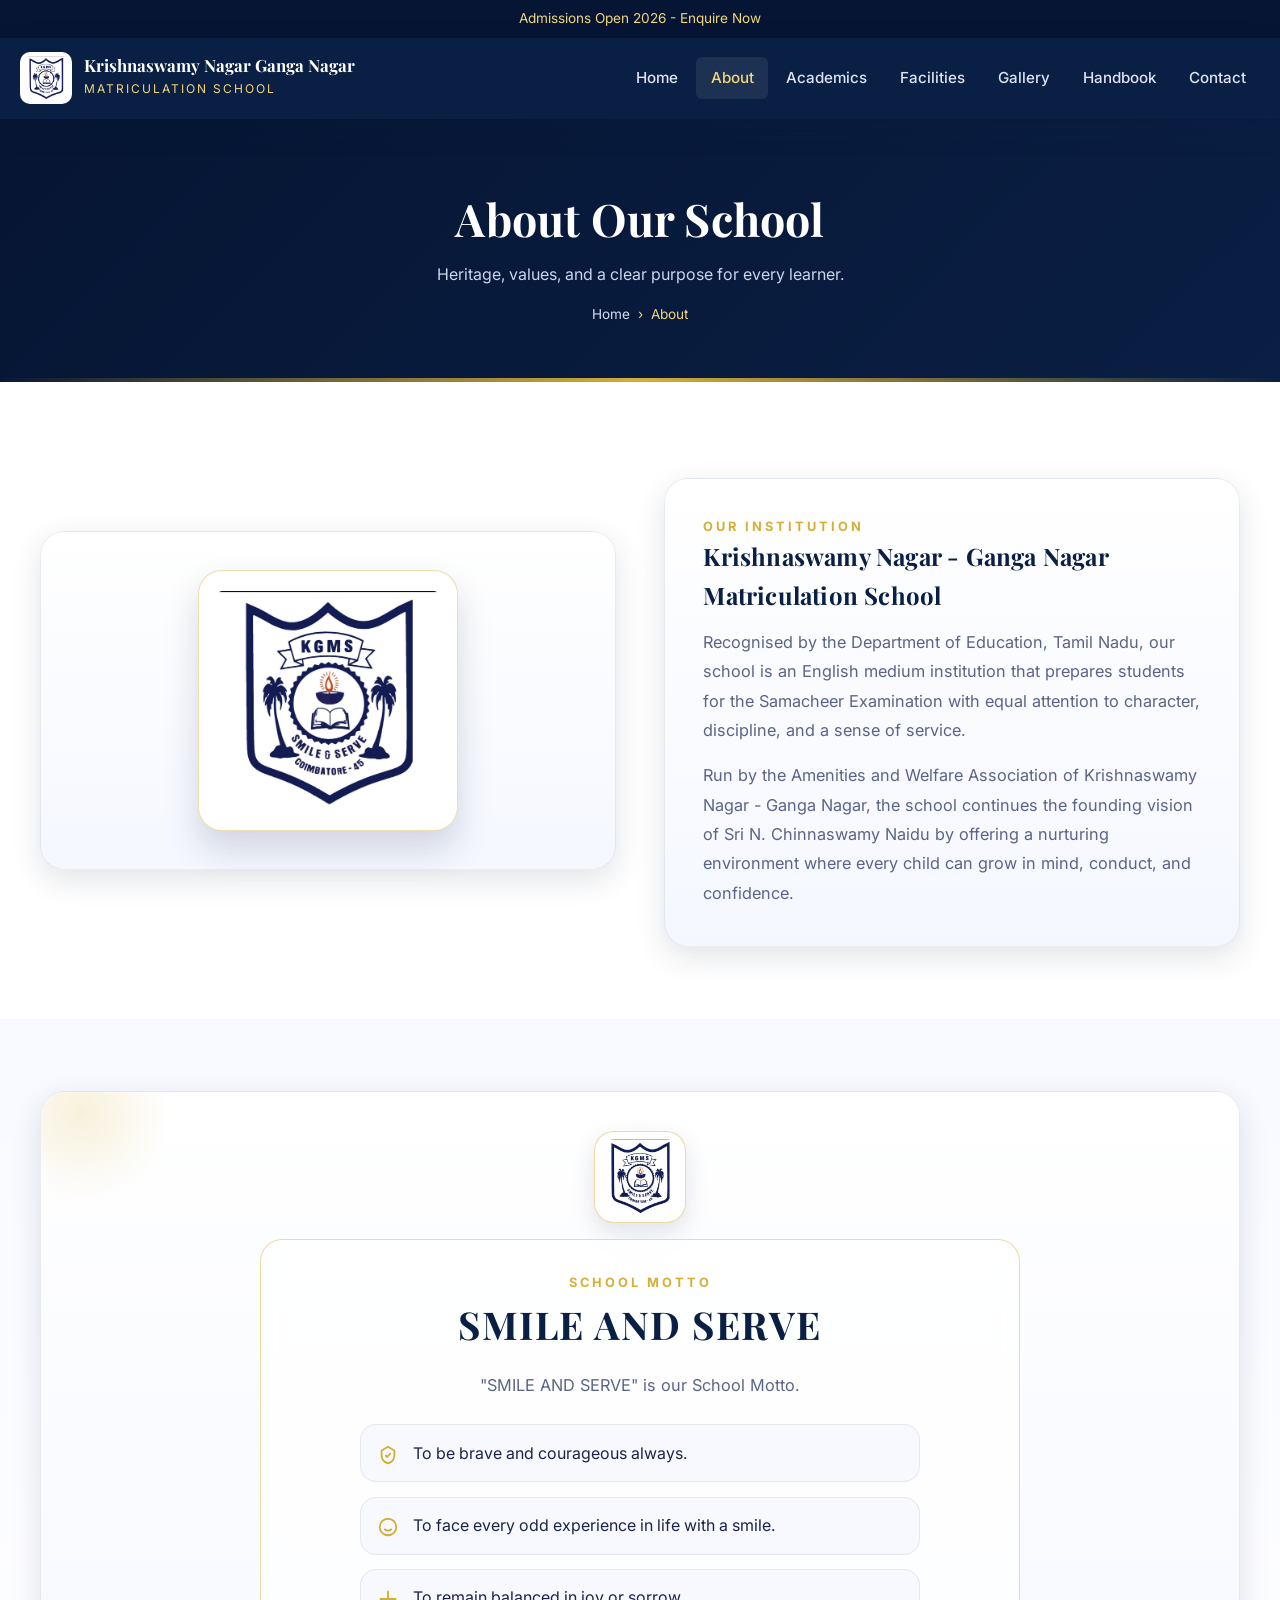
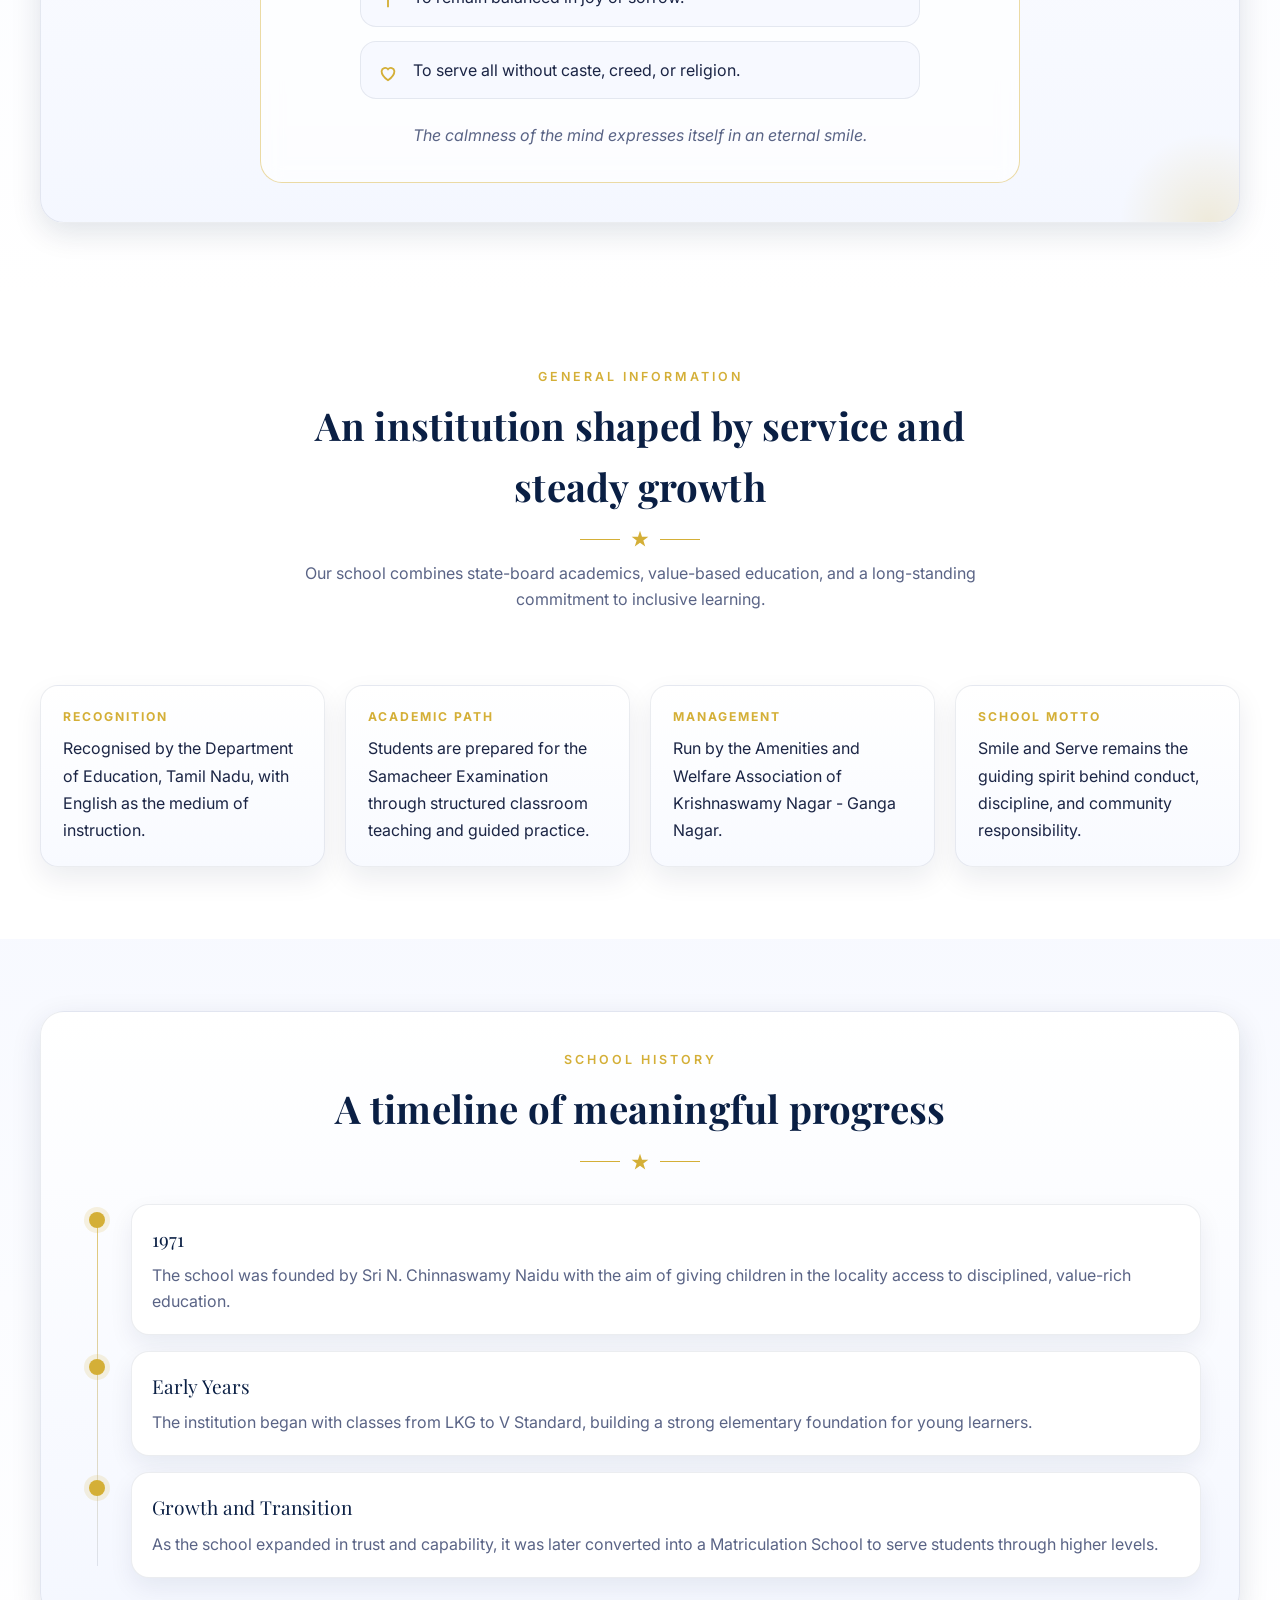
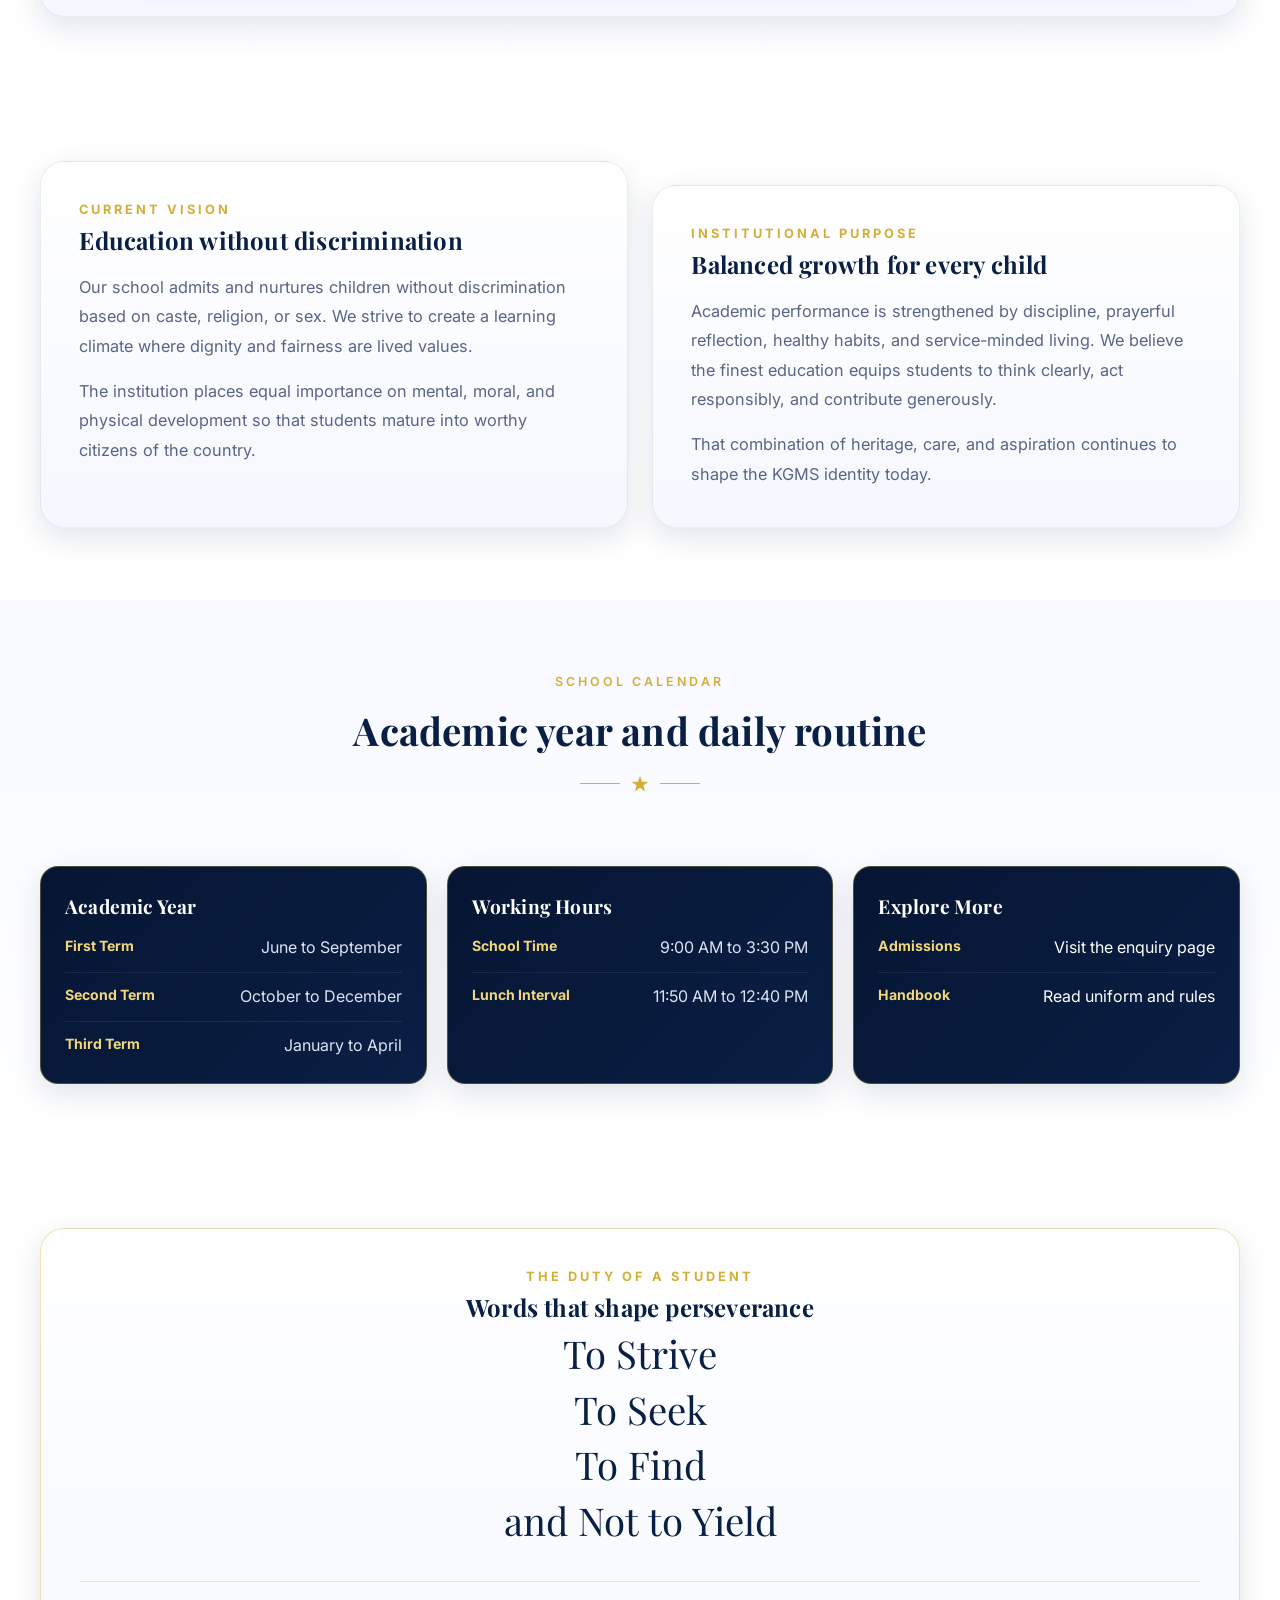
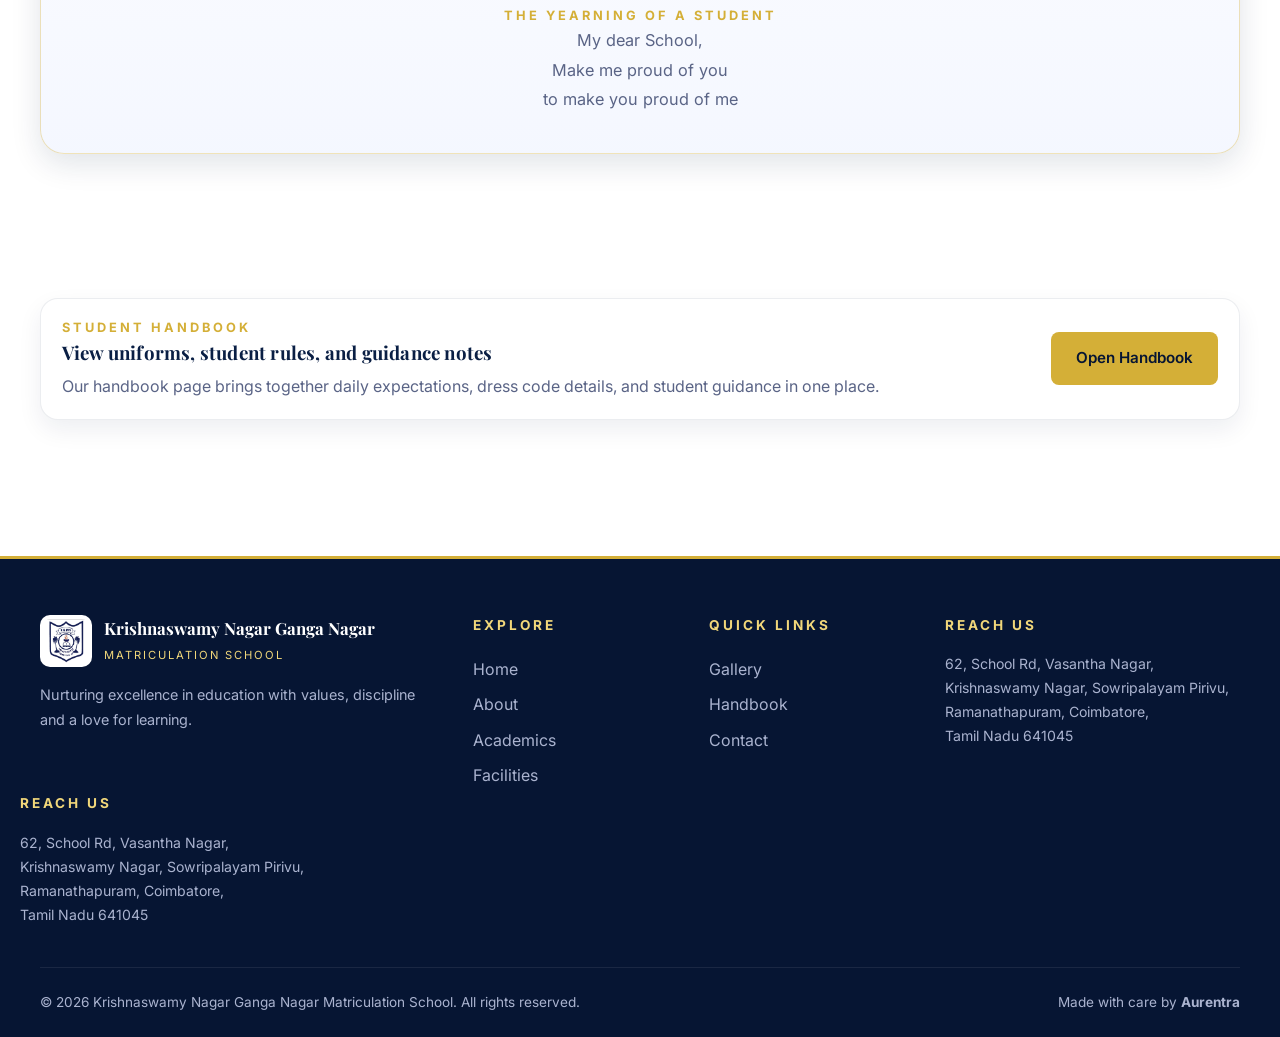
==== about.html @ afc911cb "Pulled the email workload from main" ====
<!DOCTYPE html>
<html lang="en">

<head>
  <meta charset="UTF-8" />
  <meta name="viewport" content="width=device-width,initial-scale=1" />
  <title>About Us | Krishnaswamy Nagar Ganga Nagar Matriculation School</title>
  <meta name="description"
    content="Learn about the heritage, motto, vision, and institutional values of Krishnaswamy Nagar Ganga Nagar Matriculation School." />
  <link rel="preconnect" href="https://fonts.googleapis.com">
  <link rel="preconnect" href="https://fonts.gstatic.com" crossorigin>
  <link
    href="https://fonts.googleapis.com/css2?family=Inter:wght@400;500;600;700&family=Playfair+Display:wght@600;700;800&display=swap"
    rel="stylesheet">
  <link rel="stylesheet" href="styles.css" />
</head>

<body>
  <div class="scroll-progress"></div>
  <div class="topbar">
    <a href="contact.html">Admissions Open 2026 - Enquire Now</a>
  </div>
  <header class="nav">
    <div class="nav-inner">
      <a class="brand" href="index.html">
        <img src="KGMS/KGMS Logo.jpeg" alt="KGMS Logo" class="footer-logo">
        <span class="brand-text"><strong>Krishnaswamy Nagar Ganga Nagar</strong><span>Matriculation School</span></span>
      </a>
      <button class="menu-toggle" aria-label="Open menu">
        <svg width="24" height="24" viewBox="0 0 24 24" fill="none" stroke="currentColor" stroke-width="2.5"
          stroke-linecap="round" stroke-linejoin="round">
          <line x1="3" y1="6" x2="21" y2="6" class="line-1"></line>
          <line x1="3" y1="12" x2="21" y2="12" class="line-2"></line>
          <line x1="3" y1="18" x2="21" y2="18" class="line-3"></line>
        </svg>
      </button>
      <nav class="menu" id="m">
        <a href="index.html">Home</a>
        <a href="about.html" class="active">About</a>
        <a href="academics.html">Academics</a>
        <a href="facilities.html">Facilities</a>
        <a href="gallery.html">Gallery</a>
        <a href="events.html">Handbook</a>
        <a href="contact.html">Contact</a>
      </nav>
    </div>
  </header>

  <section class="page-head">
    <h1>About Our School</h1>
    <p>Heritage, values, and a clear purpose for every learner.</p>
    <div class="crumbs"><a href="index.html">Home</a> &nbsp;&rsaquo;&nbsp; About</div>
  </section>

  <main>
    <section class="reveal">
      <div class="container">
        <div class="split">
          <div class="section-shell" style="text-align:center">
            <img src="KGMS/KGMS Logo.jpeg" alt="School emblem of Krishnaswamy Nagar Ganga Nagar Matriculation School"
              class="crest-logo">
          </div>
          <div class="section-shell heritage-copy">
            <div class="eyebrow-note">Our Institution</div>
            <h2>Krishnaswamy Nagar - Ganga Nagar Matriculation School</h2>
            <p class="lead-copy">Recognised by the Department of Education, Tamil Nadu, our school is an English medium
              institution that prepares students for the Samacheer Examination with equal attention to character,
              discipline, and a sense of service.</p>
            <p class="lead-copy">Run by the Amenities and Welfare Association of Krishnaswamy Nagar - Ganga Nagar, the
              school continues the founding vision of Sri N. Chinnaswamy Naidu by offering a nurturing environment where
              every child can grow in mind, conduct, and confidence.</p>
          </div>
        </div>
      </div>
    </section>

    <section class="section-tint reveal">
      <div class="container">
        <div class="section-shell motto-panel">
          <img src="KGMS/KGMS Logo.jpeg" alt="KGMS School emblem" class="motto-emblem">
          <div class="motto-frame">
            <div class="eyebrow-note">School Motto</div>
            <h2 class="motto-statement">SMILE AND SERVE</h2>
            <p class="lead-copy" style="max-width:600px;margin:1rem auto 0">"SMILE AND SERVE" is our School Motto.</p>
            <ul class="motto-list">
              <li>
                <svg width="22" height="22" viewBox="0 0 24 24" fill="none" stroke="currentColor" stroke-width="2">
                  <path d="M12 3l7 4v5c0 5-3 8-7 9-4-1-7-4-7-9V7z" />
                  <path d="M9 12l2 2 4-4" />
                </svg>
                <span>To be brave and courageous always.</span>
              </li>
              <li>
                <svg width="22" height="22" viewBox="0 0 24 24" fill="none" stroke="currentColor" stroke-width="2">
                  <circle cx="12" cy="12" r="9" />
                  <path d="M8 14s1.5 2 4 2 4-2 4-2M9 10h.01M15 10h.01" />
                </svg>
                <span>To face every odd experience in life with a smile.</span>
              </li>
              <li>
                <svg width="22" height="22" viewBox="0 0 24 24" fill="none" stroke="currentColor" stroke-width="2">
                  <path d="M12 3v18M3 12h18" />
                </svg>
                <span>To remain balanced in joy or sorrow.</span>
              </li>
              <li>
                <svg width="22" height="22" viewBox="0 0 24 24" fill="none" stroke="currentColor" stroke-width="2">
                  <path d="M12 21s-7-4.5-7-10a4 4 0 017-2 4 4 0 017 2c0 5.5-7 10-7 10z" />
                </svg>
                <span>To serve all without caste, creed, or religion.</span>
              </li>
            </ul>
            <p class="motto-closing">The calmness of the mind expresses itself in an eternal smile.</p>
          </div>
        </div>
      </div>
    </section>

    <section class="reveal">
      <div class="container content-stack">
        <div class="section-head">
          <div class="kicker">General Information</div>
          <h2>An institution shaped by service and steady growth</h2>
          <div class="divider"><span class="line"></span><svg width="20" height="20" viewBox="0 0 24 24" fill="#d4af37">
              <path d="M12 2l2.4 7.4H22l-6 4.4 2.3 7.2L12 16.6 5.7 21l2.3-7.2-6-4.4h7.6z" />
            </svg><span class="line"></span></div>
          <p>Our school combines state-board academics, value-based education, and a long-standing commitment to
            inclusive learning.</p>
        </div>

        <div class="info-grid">
          <article class="fact-card">
            <strong>Recognition</strong>
            <p>Recognised by the Department of Education, Tamil Nadu, with English as the medium of instruction.</p>
          </article>
          <article class="fact-card">
            <strong>Academic Path</strong>
            <p>Students are prepared for the Samacheer Examination through structured classroom teaching and guided
              practice.</p>
          </article>
          <article class="fact-card">
            <strong>Management</strong>
            <p>Run by the Amenities and Welfare Association of Krishnaswamy Nagar - Ganga Nagar.</p>
          </article>
          <article class="fact-card">
            <strong>School Motto</strong>
            <p>Smile and Serve remains the guiding spirit behind conduct, discipline, and community responsibility.</p>
          </article>
        </div>
      </div>
    </section>

    <section class="section-tint reveal">
      <div class="container">
        <div class="section-shell">
          <div class="section-head" style="margin-bottom:2rem">
            <div class="kicker">School History</div>
            <h2>A timeline of meaningful progress</h2>
            <div class="divider"><span class="line"></span><svg width="20" height="20" viewBox="0 0 24 24"
                fill="#d4af37">
                <path d="M12 2l2.4 7.4H22l-6 4.4 2.3 7.2L12 16.6 5.7 21l2.3-7.2-6-4.4h7.6z" />
              </svg><span class="line"></span></div>
          </div>
          <div class="timeline">
            <div class="timeline-item">
              <article class="timeline-card">
                <span class="timeline-year">1971</span>
                <p>The school was founded by Sri N. Chinnaswamy Naidu with the aim of giving children in the locality
                  access to disciplined, value-rich education.</p>
              </article>
            </div>
            <div class="timeline-item">
              <article class="timeline-card">
                <span class="timeline-year">Early Years</span>
                <p>The institution began with classes from LKG to V Standard, building a strong elementary foundation
                  for young learners.</p>
              </article>
            </div>
            <div class="timeline-item">
              <article class="timeline-card">
                <span class="timeline-year">Growth and Transition</span>
                <p>As the school expanded in trust and capability, it was later converted into a Matriculation School to
                  serve students through higher levels.</p>
              </article>
            </div>
          </div>
        </div>
      </div>
    </section>

    <section class="reveal">
      <div class="container">
        <div class="grid grid-2">
          <article class="section-shell heritage-copy">
            <div class="eyebrow-note">Current Vision</div>
            <h2>Education without discrimination</h2>
            <p class="lead-copy">Our school admits and nurtures children without discrimination based on caste,
              religion, or sex. We strive to create a learning climate where dignity and fairness are lived values.</p>
            <p class="lead-copy">The institution places equal importance on mental, moral, and physical development so
              that students mature into worthy citizens of the country.</p>
          </article>
          <article class="section-shell heritage-copy">
            <div class="eyebrow-note">Institutional Purpose</div>
            <h2>Balanced growth for every child</h2>
            <p class="lead-copy">Academic performance is strengthened by discipline, prayerful reflection, healthy
              habits, and service-minded living. We believe the finest education equips students to think clearly, act
              responsibly, and contribute generously.</p>
            <p class="lead-copy">That combination of heritage, care, and aspiration continues to shape the KGMS identity
              today.</p>
          </article>
        </div>
      </div>
    </section>

    <section class="section-tint reveal">
      <div class="container content-stack">
        <div class="section-head">
          <div class="kicker">School Calendar</div>
          <h2>Academic year and daily routine</h2>
          <div class="divider"><span class="line"></span><svg width="20" height="20" viewBox="0 0 24 24" fill="#d4af37">
              <path d="M12 2l2.4 7.4H22l-6 4.4 2.3 7.2L12 16.6 5.7 21l2.3-7.2-6-4.4h7.6z" />
            </svg><span class="line"></span></div>
        </div>
        <div class="schedule-grid">
          <article class="schedule-card">
            <h3>Academic Year</h3>
            <ul class="schedule-list">
              <li><strong>First Term</strong><span>June to September</span></li>
              <li><strong>Second Term</strong><span>October to December</span></li>
              <li><strong>Third Term</strong><span>January to April</span></li>
            </ul>
          </article>
          <article class="schedule-card">
            <h3>Working Hours</h3>
            <ul class="schedule-list">
              <li><strong>School Time</strong><span>9:00 AM to 3:30 PM</span></li>
              <li><strong>Lunch Interval</strong><span>11:50 AM to 12:40 PM</span></li>
            </ul>
          </article>
          <article class="schedule-card">
            <h3>Explore More</h3>
            <ul class="schedule-list">
              <li><strong>Admissions</strong><span><a href="contact.html" style="color:#fff">Visit the enquiry
                    page</a></span></li>
              <li><strong>Handbook</strong><span><a href="events.html" style="color:#fff">Read uniform and
                    rules</a></span></li>
            </ul>
          </article>
        </div>
      </div>
    </section>

    <section class="reveal">
      <div class="container">
        <div class="section-shell quote-panel">
          <div class="eyebrow-note">The Duty of a Student</div>
          <h2>Words that shape perseverance</h2>
          <div class="quote-lines" aria-label="The duty of a student">
            <span>To Strive</span>
            <span>To Seek</span>
            <span>To Find</span>
            <span>and Not to Yield</span>
          </div>
          <div class="sub-quote">
            <div class="eyebrow-note">The Yearning of a Student</div>
            <p>My dear School,<br>Make me proud of you<br>to make you proud of me</p>
          </div>
        </div>
      </div>
    </section>

    <section class="reveal">
      <div class="container">
        <a class="link-card" href="events.html">
          <div>
            <div class="eyebrow-note">Student Handbook</div>
            <h3>View uniforms, student rules, and guidance notes</h3>
            <p>Our handbook page brings together daily expectations, dress code details, and student guidance in one
              place.</p>
          </div>
          <span class="btn btn-gold">Open Handbook</span>
        </a>
      </div>
    </section>
  </main>

  <footer>
    <div class="foot-grid">
      <div>
        <div class="foot-brand">
          <img src="KGMS/KGMS Logo.jpeg" alt="KGMS Logo" class="footer-logo">
          <div><strong>Krishnaswamy Nagar Ganga Nagar</strong><span>Matriculation School</span></div>
        </div>
        <p style="font-size:.9rem;line-height:1.7">Nurturing excellence in education with values, discipline and a love
          for learning.</p>
      </div>
      <div>
        <h4>Explore</h4>
        <ul>
          <li><a href="index.html">Home</a></li>
          <li><a href="about.html">About</a></li>
          <li><a href="academics.html">Academics</a></li>
          <li><a href="facilities.html">Facilities</a></li>
        </ul>
      </div>
      <div>
        <h4>Quick Links</h4>
        <ul>
          <li><a href="gallery.html">Gallery</a></li>
          <li><a href="events.html">Handbook</a></li>
          <li><a href="contact.html">Contact</a></li>
        </ul>
      </div>
      <div>
        <h4>Reach Us</h4>
        <p style="font-size:.88rem;line-height:1.7">62, School Rd, Vasantha Nagar,<br>Krishnaswamy Nagar, Sowripalayam
          Pirivu,<br>Ramanathapuram, Coimbatore,<br>Tamil Nadu 641045</p>
      </div>
    </div>
    <div>
      <h4>Reach Us</h4>
      <p style="font-size:.88rem;line-height:1.7">62, School Rd, Vasantha Nagar,<br>Krishnaswamy Nagar, Sowripalayam
        Pirivu,<br>Ramanathapuram, Coimbatore,<br>Tamil Nadu 641045</p>
    </div>
    </div>
    <div class="copy"><span>&copy; <span id="y"></span> Krishnaswamy Nagar Ganga Nagar Matriculation School. All rights
        reserved.</span>
      <span>Made with care by <a href="https://aurentratechnologies.vercel.app/"><strong>Aurentra</strong></a></span>
    </div>

  </footer>
  <button id="backToTop" class="back-to-top" aria-label="Back to top">
    <svg class="progress-ring" width="60" height="60">
      <circle class="progress-ring__circle" stroke="var(--gold)" stroke-width="2.5" fill="transparent" r="28" cx="30"
        cy="30" />
    </svg>
    <span class="arrow">
      <svg width="20" height="20" viewBox="0 0 24 24" fill="none" stroke="currentColor" stroke-width="3.5"
        stroke-linecap="round" stroke-linejoin="round">
        <path d="M18 15l-6-6-6 6" />
      </svg>
    </span>
  </button>
  <script src="script.js"></script>
</body>

</html>
---- styles.css ----
/* Krishnaswamy Nagar Ganga Nagar Matriculation School */
:root {
  --navy: #0a1f44;
  --navy-deep: #061533;
  --navy-soft: #13306b;
  --gold: #d4af37;
  --gold-light: #f1d77a;
  --white: #ffffff;
  --cream: #f7f9ff;
  --text: #1b2545;
  --muted: #5a6486;
  --shadow: 0 10px 30px rgba(10, 31, 68, .12);
}

* {
  box-sizing: border-box;
  margin: 0;
  padding: 0
}

html {
  scroll-behavior: smooth
}

body {
  font-family: 'Inter', 'Segoe UI', system-ui, sans-serif;
  color: var(--text);
  background: var(--white);
  line-height: 1.6;
  overflow-x: hidden;
}

/* SCROLL PROGRESS BAR */
.scroll-progress {
  position: fixed;
  top: 0;
  left: 0;
  width: 0%;
  height: 4px;
  z-index: 9999;
  background: linear-gradient(90deg, #d4af37, #f5d76e);
  box-shadow: 0 0 10px rgba(212, 175, 55, .6);
  transition: width .08s linear;
}

h1,
h2,
h3,
h4 {
  font-family: 'Playfair Display', Georgia, serif;
  color: var(--navy);
  letter-spacing: .2px
}

a {
  color: inherit;
  text-decoration: none
}

img {
  max-width: 100%;
  display: block
}

/* SCHOOL LOGO */
.brand-logo {
  width: 56px;
  height: 56px;
  object-fit: contain;
  border-radius: 12px;
  background: #fff;
  padding: 4px;
  box-shadow: 0 4px 12px rgba(0, 0, 0, .15);
}

.footer-logo {
  width: 52px;
  height: 52px;
  object-fit: contain;
  border-radius: 10px;
  background: #fff;
  padding: 4px;
}

/* NAV */
.topbar {
  background: var(--navy-deep);
  color: #cfd6ea;
  font-size: .85rem;
  padding: .5rem 1.25rem;
  align-items: center;
  text-align: center;
}

.topbar a {
  color: var(--gold-light)
}

.nav {
  position: sticky;
  top: 0;
  z-index: 9000;
  background: var(--navy);
  color: var(--white);
  box-shadow: var(--shadow);
}

.nav-inner {
  max-width: 1650px;
  margin: 0 auto;
  padding: .9rem 1.25rem;
  display: flex;
  align-items: center;
  justify-content: space-between;
  gap: 1rem;
}

.brand {
  display: flex;
  align-items: center;
  gap: .75rem
}

.brand-mark {
  width: 46px;
  height: 46px;
  flex: 0 0 46px
}

.brand-text strong {
  display: block;
  color: var(--white);
  font-family: 'Playfair Display', serif;
  font-size: 1.05rem;
  line-height: 1.1
}

.brand-text span {
  color: var(--gold-light);
  font-size: .75rem;
  letter-spacing: 2px;
  text-transform: uppercase
}

.menu {
  display: flex;
  gap: .25rem;
  flex-wrap: wrap
}

.menu a {
  color: #dde3f3;
  padding: .55rem .9rem;
  border-radius: 6px;
  font-weight: 500;
  font-size: .95rem;
  transition: .2s;
}

.menu a:hover,
.menu a.active {
  background: rgba(255, 255, 255, 0.08);
  color: var(--gold-light)
}

.menu-toggle {
  display: none;
  background: none;
  border: none;
  color: #fff;
  font-size: 1.5rem;
  cursor: pointer
}

/* HERO */
/* HERO SECTION */

.hero {
  position: relative;

  min-height: 78vh;

  display: flex;
  align-items: center;

  overflow: hidden;

  color: var(--white);

  padding-top: 90px;
}

/* HERO CONTENT */

.hero-inner {
  position: relative;
  z-index: 2;

  width: 100%;
  max-width: 1400px;

  margin: 0 auto;

  padding: 7rem 2rem;
}

/* EYEBROW */

.eyebrow {
  display: inline-flex;
  align-items: center;
  gap: .6rem;

  color: #f1d77a;

  font-size: .9rem;
  font-weight: 600;

  letter-spacing: 4px;
  text-transform: uppercase;

  margin-bottom: 1.5rem;
}

/* HERO TITLE */

.hero h1 {
  color: #ffffff !important;

  font-size: clamp(3rem, 6vw, 5.8rem);

  line-height: .98;

  font-weight: 800;

  letter-spacing: -2px;

  max-width: 980px;

  margin-bottom: 1.8rem;

  text-shadow:
    0 4px 18px rgba(0, 0, 0, .35);
}

/* GOLD WORD */

.hero h1 em {
  color: #d4af37 !important;
  font-style: normal;
}

/* HERO DESCRIPTION */

.hero p.lead {
  color: rgba(255, 255, 255, .88) !important;

  font-size: 1.45rem;

  line-height: 1.6;

  max-width: 950px;

  margin-top: 0;

  text-shadow:
    0 2px 10px rgba(0, 0, 0, .25);
}

/* BUTTON ROW */

.cta-row {
  margin-top: 2.5rem;

  display: flex;
  gap: 1rem;
  flex-wrap: wrap;
}

.hero::before {
  content: "";
  position: absolute;
  inset: 0;

  background-image:
    linear-gradient(rgba(6, 21, 51, .58),
      rgba(10, 31, 68, .64)),
    url("KGMS/Entrance.png");

  background-size: cover;
  background-position: center center;
  background-repeat: no-repeat;

  animation: heroSlider 16s infinite ease-in-out;

  z-index: 0;

  transform: scale(1.02);
}

.hero::after {
  content: "";
  position: absolute;
  width: 520px;
  height: 520px;
  border-radius: 50%;
  background: radial-gradient(circle, rgba(212, 175, 55, .18), transparent 70%);
}

.hero::before {
  top: -120px;
  left: -120px
}

.hero::after {
  bottom: -160px;
  right: -120px
}

.hero-inner {
  position: relative;
  max-width: 1500px;
  margin: 0 auto;
  padding: 5rem 1.25rem;
  width: 100%
}

.eyebrow {
  display: inline-flex;
  align-items: center;
  gap: .5rem;
  color: var(--gold-light);
  font-size: .8rem;
  letter-spacing: 3px;
  text-transform: uppercase;
  margin-bottom: 1rem;
}

.hero h1 {
  color: var(--white);
  font-size: clamp(2rem, 4.6vw, 3.6rem);
  line-height: 1.1;
  max-width: 850px;
}

.hero h1 em {
  color: var(--gold);
  font-style: normal
}

.hero p.lead {
  margin-top: 1.25rem;
  max-width: 680px;
  color: #d8def0;
  font-size: 1.05rem
}

.cta-row {
  margin-top: 2rem;
  display: flex;
  gap: .85rem;
  flex-wrap: wrap
}

.btn {
  display: inline-flex;
  align-items: center;
  gap: .5rem;
  padding: .85rem 1.5rem;
  border-radius: 8px;
  font-weight: 600;
  font-size: .95rem;
  transition: .25s;
  cursor: pointer;
  border: 1.5px solid transparent;
}

.btn-gold {
  background: var(--gold);
  color: var(--navy-deep)
}

.btn-gold:hover {
  background: var(--gold-light);
  transform: translateY(-2px)
}

.btn-ghost {
  border-color: rgba(255, 255, 255, 0.4);
  color: #fff
}

.btn-ghost:hover {
  border-color: var(--gold);
  color: var(--gold-light);
  background: rgba(255, 255, 255, 0.05)
}

/* PAGE HEADER (inner pages) */
.page-head {
  background: linear-gradient(135deg, var(--navy-deep), var(--navy));
  color: #fff;
  padding: 4rem 1.25rem 3.5rem;
  text-align: center;
  position: relative;
  overflow: hidden;
}

.page-head::after {
  content: "";
  position: absolute;
  inset: auto 0 0 0;
  height: 4px;
  background: linear-gradient(90deg, transparent, var(--gold), transparent);
}

.page-head h1 {
  color: #fff;
  font-size: clamp(1.8rem, 3.5vw, 2.8rem)
}

.page-head p {
  color: #cdd5ec;
  margin: .5rem auto 0;
  max-width: 640px
}

.crumbs {
  margin-top: 1rem;
  font-size: .85rem;
  color: var(--gold-light)
}

.crumbs a {
  color: #d8def0
}

.crumbs a:hover {
  color: var(--gold-light)
}

/* LAYOUT */
section {
  padding: 4.5rem 1.25rem
}

.container {
  max-width: 1200px;
  margin: 0 auto
}

.section-head {
  text-align: center;
  max-width: 720px;
  margin: 0 auto 3rem
}

.section-head .kicker {
  color: var(--gold);
  font-size: .78rem;
  letter-spacing: 3px;
  text-transform: uppercase;
  font-weight: 600;
}

.section-head h2 {
  font-size: clamp(1.7rem, 3vw, 2.4rem);
  margin-top: .5rem
}

.section-head p {
  color: var(--muted);
  margin-top: .75rem
}

.divider {
  display: flex;
  align-items: center;
  justify-content: center;
  gap: .6rem;
  margin-top: .75rem
}

.divider .line {
  height: 1px;
  width: 40px;
  background: var(--gold)
}

/* GRID */
.grid {
  display: grid;
  gap: 1.5rem
}

.grid-3 {
  grid-template-columns: repeat(3, 1fr)
}

.grid-4 {
  grid-template-columns: repeat(4, 1fr)
}

.grid-2 {
  grid-template-columns: repeat(2, 1fr)
}

@media(max-width:900px) {

  .grid-3,
  .grid-4 {
    grid-template-columns: repeat(2, 1fr)
  }

  .grid-2 {
    grid-template-columns: 1fr
  }
}

@media(max-width:560px) {

  .grid-3,
  .grid-4 {
    grid-template-columns: 1fr
  }

  .menu {
    display: none;
    flex-direction: column;
    width: 100%;
    background: var(--navy-deep);
    padding: .5rem
  }

  .menu.open {
    display: flex
  }

  .menu-toggle {
    display: block
  }

  .nav-inner {
    flex-wrap: wrap
  }
}

/* CARDS */
.card {
  background: #fff;
  border-radius: 14px;
  padding: 1.75rem;
  box-shadow: var(--shadow);
  border: 1px solid #e8ecf6;
  transition: .3s;
  position: relative;
  overflow: hidden;
}

.card:hover {
  transform: translateY(-4px);
  border-color: var(--gold)
}

.card .icon {
  width: 48px;
  height: 48px;
  margin-bottom: 1rem;
  color: var(--gold)
}

.card h3 {
  font-size: 1.2rem;
  margin-bottom: .5rem
}

.card p {
  color: var(--muted);
  font-size: .95rem
}

.feature {
  background: linear-gradient(180deg, #fff, #f3f6ff);
  border: 1px solid #e3e8f6;
  border-radius: 14px;
  padding: 1.75rem;
  text-align: center;
  transition: .3s;
}

.feature:hover {
  border-color: var(--gold);
  box-shadow: var(--shadow)
}

.feature .icon {
  margin: 0 auto 1rem
}

/* PRINCIPAL */

/* PRINCIPAL SECTION - ULTRA PREMIUM 'RICH' REDESIGN */
.principal {
  position: relative;
  background: radial-gradient(at 0% 0%, rgba(255, 255, 255, 0.8) 0%, transparent 50%),
              radial-gradient(at 100% 100%, rgba(212, 175, 55, 0.05) 0%, transparent 50%),
              #ffffff;
  border-radius: 30px;
  padding: 4.5rem;
  display: grid;
  grid-template-columns: 280px 1fr;
  gap: 5rem;
  align-items: center;
  box-shadow: 
    0 40px 100px rgba(10, 31, 68, 0.08),
    0 0 0 1px rgba(212, 175, 55, 0.15);
  overflow: hidden;
  backdrop-filter: blur(20px);
}

.principal::before {
  content: "";
  position: absolute;
  top: -50%;
  right: -20%;
  width: 600px;
  height: 600px;
  background: radial-gradient(circle, rgba(212, 175, 55, 0.03) 0%, transparent 70%);
  pointer-events: none;
  z-index: 0;
}

.principal .avatar-wrap {
  position: relative;
  width: 280px;
  height: 280px;
  z-index: 2;
}

.principal .avatar {
  width: 100%;
  height: 100%;
  border-radius: 30px;
  background: var(--navy);
  position: relative;
  overflow: hidden;
  padding: 8px; /* Frame thickness */
  background: linear-gradient(135deg, #d4af37 0%, #f1d77a 50%, #d4af37 100%);
  box-shadow: 0 30px 60px rgba(10, 31, 68, 0.25);
}

.principal .avatar img {
  width: 100%;
  height: 100%;
  object-fit: cover;
  border-radius: 22px;
  transition: transform 0.8s cubic-bezier(0.2, 1, 0.2, 1);
  filter: contrast(1.05) brightness(1.02);
}

.principal:hover .avatar img {
  transform: scale(1.12);
}

.principal .avatar-decor {
  position: absolute;
  bottom: -20px;
  right: -20px;
  width: 120px;
  height: 120px;
  background: radial-gradient(circle, rgba(212, 175, 55, 0.2), transparent 70%);
  border-radius: 50%;
  z-index: 1;
}

.principal .content {
  position: relative;
  z-index: 2;
}

.principal .quote-icon {
  position: absolute;
  top: -40px;
  left: -20px;
  opacity: 0.15;
  color: var(--gold);
  filter: drop-shadow(0 4px 8px rgba(212, 175, 55, 0.3));
}

.principal h3 {
  font-size: 2.2rem;
  margin-bottom: 2rem;
  color: var(--navy);
  letter-spacing: -0.5px;
  background: linear-gradient(90deg, var(--navy), var(--navy-soft));
  -webkit-background-clip: text;
  background-clip: text;
}

.principal blockquote {
  font-family: 'Playfair Display', serif;
  font-size: 1.35rem;
  line-height: 1.9;
  color: var(--text);
  margin: 2rem 0;
  padding: 0;
  border: none;
  font-style: italic;
  font-weight: 500;
  position: relative;
}

.principal blockquote::before {
  content: "“";
  font-size: 5rem;
  position: absolute;
  top: -20px;
  left: -40px;
  color: var(--gold);
  opacity: 0.2;
}

.principal .sig-wrap {
  margin-top: 3rem;
  display: flex;
  flex-direction: column;
  gap: 0.5rem;
}

.principal .sig-name {
  font-family: 'Great Vibes', cursive;
  font-size: 2.5rem;
  color: var(--gold);
  margin-bottom: -10px;
}

.principal .sig-title {
  color: var(--muted);
  font-size: 0.95rem;
  letter-spacing: 1.5px;
  text-transform: uppercase;
  font-weight: 600;
}

@media (max-width: 1100px) {
  .principal {
    grid-template-columns: 1fr;
    text-align: center;
    padding: 3.5rem 2rem;
    gap: 3.5rem;
  }
  .principal .avatar-wrap {
    margin: 0 auto;
  }
  .principal blockquote::before {
    left: 50%;
    transform: translateX(-50%);
    top: -40px;
  }
}

/* GALLERY */
.gallery-grid {
  display: grid;
  grid-template-columns: repeat(3, minmax(0, 1fr));
  gap: 1.15rem
}

.gallery-grid .tile {
  aspect-ratio: 4/3;
  border-radius: 12px;
  overflow: hidden;
  position: relative;
  background: linear-gradient(135deg, var(--navy), var(--navy-soft));
  border: 1px solid #e8ecf6;
  box-shadow: 0 10px 24px rgba(10, 31, 68, .08);
  transition: transform .3s, border-color .3s, box-shadow .3s;
}

.gallery-grid .tile:hover {
  transform: translateY(-4px);
  border-color: var(--gold);
  box-shadow: var(--shadow)
}

.gallery-grid .tile img {
  width: 100%;
  height: 100%;
  object-fit: cover;
  transition: transform .4s ease
}

.gallery-grid .tile:hover img {
  transform: scale(1.05)
}

.gallery-grid .tile figcaption {
  position: absolute;
  bottom: 0;
  left: 0;
  right: 0;
  background: linear-gradient(transparent, rgba(6, 21, 51, .9));
  color: #fff;
  padding: 2.75rem 1rem 1rem;
  font-size: .95rem;
  font-weight: 600;
  text-align: left;
}

.gallery-grid .tile .photo-tag {
  display: block;
  width: max-content;
  max-width: 100%;
  margin-bottom: .35rem;
  padding: .22rem .5rem;
  border-radius: 999px;
  background: rgba(212, 175, 55, .92);
  color: var(--navy-deep);
  font-size: .68rem;
  letter-spacing: 1.5px;
  text-transform: uppercase;
}

@media(max-width:760px) {
  .gallery-grid {
    grid-template-columns: repeat(2, 1fr)
  }
}

@media(max-width:480px) {
  .gallery-grid {
    grid-template-columns: 1fr
  }
}

/* EVENTS */
.event {
  display: grid;
  grid-template-columns: 110px 1fr;
  gap: 1.5rem;
  align-items: start;
  padding: 1.5rem;
  background: #fff;
  border: 1px solid #e8ecf6;
  border-radius: 12px;
  transition: .3s;
}

.event:hover {
  border-color: var(--gold);
  box-shadow: var(--shadow)
}

.event .date {
  background: linear-gradient(135deg, var(--navy), var(--navy-soft));
  color: #fff;
  border-radius: 10px;
  padding: 1rem .5rem;
  text-align: center;
  border: 2px solid var(--gold);
}

.event .date strong {
  display: block;
  font-size: 1.6rem;
  font-family: 'Playfair Display', serif;
  color: var(--gold-light)
}

.event .date span {
  font-size: .75rem;
  letter-spacing: 2px;
  text-transform: uppercase
}

.event h3 {
  margin-bottom: .25rem;
  font-size: 1.15rem
}

.event small {
  color: var(--muted);
  display: block;
  margin-bottom: .5rem
}

@media(max-width:560px) {
  .event {
    grid-template-columns: 90px 1fr;
    gap: 1rem;
    padding: 1rem
  }
}

/* CONTACT */
.contact-grid {
  display: grid;
  grid-template-columns: 1fr 1fr;
  gap: 2rem
}

@media(max-width:900px) {
  .contact-grid {
    grid-template-columns: 1fr
  }
}

.info-card {
  background: linear-gradient(135deg, var(--navy-deep), var(--navy));
  color: #fff;
  border-radius: 14px;
  padding: 2rem;
}

.info-card h3 {
  color: var(--gold-light)
}

.info-row {
  display: flex;
  gap: 1rem;
  align-items: flex-start;
  padding: 1rem 0;
  border-bottom: 1px solid rgba(255, 255, 255, .1)
}

.info-row:last-child {
  border-bottom: none
}

.info-row .icon {
  flex: 0 0 36px;
  color: var(--gold)
}

.info-row strong {
  display: block;
  color: var(--gold-light);
  font-size: .78rem;
  letter-spacing: 2px;
  text-transform: uppercase;
  margin-bottom: .25rem
}

.info-row span {
  color: #d8def0;
  font-size: .95rem;
  line-height: 1.5
}

.form-card {
  background: #fff;
  border: 1px solid #e8ecf6;
  border-radius: 14px;
  padding: 2rem;
  box-shadow: var(--shadow)
}

.form-card label {
  display: block;
  font-size: .85rem;
  font-weight: 600;
  color: var(--navy);
  margin: .85rem 0 .35rem
}

.form-card input,
.form-card textarea {
  width: 100%;
  padding: .75rem .9rem;
  border: 1.5px solid #e3e8f6;
  border-radius: 8px;
  font-family: inherit;
  font-size: .95rem;
  color: var(--text);
  transition: .2s;
}

.form-card input:focus,
.form-card textarea:focus {
  outline: none;
  border-color: var(--gold)
}

.form-card textarea {
  min-height: 120px;
  resize: vertical
}

/* MAP */
.map-wrap {
  margin-top: 2rem;
  border-radius: 14px;
  overflow: hidden;
  border: 1px solid #e8ecf6;
  box-shadow: var(--shadow)
}

.map-wrap iframe {
  width: 100%;
  height: 380px;
  border: 0;
  display: block
}

/* STATS */
.stats {
  background: linear-gradient(135deg, var(--navy-deep), var(--navy));
  color: #fff;
  position: relative;
  overflow: hidden;
}

.stats::before {
  content: "";
  position: absolute;
  inset: 0;
  background: radial-gradient(ellipse at top, rgba(212, 175, 55, .15), transparent 60%);
}

.stats .container {
  position: relative
}

.stat {
  text-align: center;
  padding: 1.5rem
}

.stat strong {
  display: block;
  font-family: 'Playfair Display', serif;
  font-size: 2.8rem;
  color: var(--gold)
}

.stat span {
  color: #d8def0;
  font-size: .9rem;
  letter-spacing: 2px;
  text-transform: uppercase
}

/* LIST */
.checklist {
  list-style: none;
  display: grid;
  gap: .75rem
}

.checklist li {
  display: flex;
  gap: .75rem;
  align-items: flex-start;
  color: var(--text)
}

.checklist li svg {
  flex: 0 0 22px;
  color: var(--gold);
  margin-top: 3px
}

/* ABOUT */
.split {
  display: grid;
  grid-template-columns: 1fr 1fr;
  gap: 3rem;
  align-items: center
}

@media(max-width:900px) {
  .split {
    grid-template-columns: 1fr;
    gap: 2rem
  }
}

.crest {
  width: 100%;
  aspect-ratio: 1;
  border-radius: 18px;
  background: linear-gradient(135deg, var(--navy-deep), var(--navy-soft));
  display: flex;
  align-items: center;
  justify-content: center;
  border: 2px solid var(--gold);
  box-shadow: var(--shadow);
}

.crest svg {
  width: 60%;
  height: 60%;
  color: var(--gold-light)
}

/* HANDBOOK / INSTITUTIONAL SECTIONS */
.section-tint {
  background:
    linear-gradient(180deg, rgba(247, 249, 255, .96), rgba(255, 255, 255, .98));
}

.section-shell {
  background: linear-gradient(180deg, rgba(255, 255, 255, .96), rgba(244, 247, 255, .96));
  border: 1px solid rgba(10, 31, 68, .08);
  border-radius: 24px;
  box-shadow: var(--shadow);
  padding: clamp(1.5rem, 3vw, 2.5rem);
}

.section-shell+.section-shell {
  margin-top: 1.5rem
}

.content-stack {
  display: grid;
  gap: 1.5rem;
}

.eyebrow-note {
  color: var(--gold);
  font-size: .8rem;
  letter-spacing: 3px;
  text-transform: uppercase;
  font-weight: 700;
}

.lead-copy {
  color: var(--muted);
  font-size: 1.02rem;
  line-height: 1.8;
}

.heritage-copy h2,
.heritage-copy h3 {
  margin-bottom: .85rem;
}

.heritage-copy p+p {
  margin-top: 1rem
}

.crest-logo {
  width: min(260px, 100%);
  margin: 0 auto;
  background: #fff;
  border-radius: 24px;
  padding: 1.25rem;
  border: 1px solid rgba(212, 175, 55, .4);
  box-shadow: 0 18px 35px rgba(10, 31, 68, .16);
}

.motto-panel {
  text-align: center;
  position: relative;
  overflow: hidden;
}

.motto-panel::before,
.motto-panel::after {
  content: "";
  position: absolute;
  width: 180px;
  height: 180px;
  border-radius: 50%;
  background: radial-gradient(circle, rgba(212, 175, 55, .18), transparent 70%);
  pointer-events: none;
}

.motto-panel::before {
  top: -70px;
  left: -50px
}

.motto-panel::after {
  right: -60px;
  bottom: -90px
}

.motto-emblem {
  width: 92px;
  height: 92px;
  object-fit: contain;
  margin: 0 auto 1rem;
  padding: .45rem;
  border-radius: 20px;
  background: #fff;
  border: 1px solid rgba(212, 175, 55, .45);
  box-shadow: 0 10px 24px rgba(10, 31, 68, .12);
}

.motto-frame {
  max-width: 760px;
  margin: 0 auto;
  padding: clamp(1.5rem, 2.6vw, 2.25rem);
  border: 1px solid rgba(212, 175, 55, .45);
  border-radius: 22px;
  background: rgba(255, 255, 255, .72);
  backdrop-filter: blur(10px);
}

.motto-frame h2 {
  margin-bottom: .5rem
}

.motto-statement {
  font-family: 'Playfair Display', Georgia, serif;
  font-size: clamp(1.8rem, 3vw, 2.5rem);
  color: var(--navy);
  letter-spacing: .04em;
}

.motto-list {
  list-style: none;
  display: grid;
  gap: .9rem;
  margin: 1.5rem auto;
  max-width: 560px;
  text-align: left;
}

.motto-list li {
  display: flex;
  gap: .85rem;
  align-items: flex-start;
  padding: .95rem 1rem;
  border-radius: 16px;
  background: rgba(247, 249, 255, .95);
  border: 1px solid rgba(10, 31, 68, .08);
}

.motto-list svg {
  flex: 0 0 22px;
  color: var(--gold);
  margin-top: .2rem;
}

.motto-closing {
  max-width: 620px;
  margin: 0 auto;
  color: var(--muted);
  font-style: italic;
}

.info-grid {
  display: grid;
  gap: 1.25rem;
  grid-template-columns: repeat(4, minmax(0, 1fr));
}

.fact-card {
  background: linear-gradient(180deg, #fff, #f8faff);
  border: 1px solid rgba(10, 31, 68, .08);
  border-radius: 18px;
  padding: 1.35rem;
  box-shadow: 0 12px 28px rgba(10, 31, 68, .08);
}

.fact-card strong {
  display: block;
  color: var(--gold);
  letter-spacing: 2px;
  text-transform: uppercase;
  font-size: .76rem;
  margin-bottom: .55rem;
}

.fact-card span,
.fact-card p {
  color: var(--text);
  line-height: 1.7;
}

.timeline {
  display: grid;
  gap: 1rem;
  position: relative;
}

.timeline::before {
  content: "";
  position: absolute;
  left: 18px;
  top: 12px;
  bottom: 12px;
  width: 1px;
  background: linear-gradient(180deg, rgba(212, 175, 55, .7), rgba(10, 31, 68, .1));
}

.timeline-item {
  position: relative;
  padding-left: 3.25rem;
}

.timeline-item::before {
  content: "";
  position: absolute;
  left: 10px;
  top: 8px;
  width: 16px;
  height: 16px;
  border-radius: 50%;
  background: var(--gold);
  box-shadow: 0 0 0 5px rgba(212, 175, 55, .16);
}

.timeline-card {
  background: #fff;
  border: 1px solid rgba(10, 31, 68, .08);
  border-radius: 18px;
  padding: 1.2rem 1.25rem;
  box-shadow: 0 10px 24px rgba(10, 31, 68, .07);
}

.timeline-year {
  display: inline-block;
  margin-bottom: .55rem;
  color: var(--navy);
  font-family: 'Playfair Display', Georgia, serif;
  font-size: 1.2rem;
}

.timeline-card p {
  color: var(--muted)
}

.schedule-grid {
  display: grid;
  gap: 1.25rem;
  grid-template-columns: repeat(3, minmax(0, 1fr));
}

.schedule-card {
  background: linear-gradient(135deg, var(--navy-deep), var(--navy));
  color: #fff;
  border-radius: 18px;
  padding: 1.5rem;
  border: 1px solid rgba(212, 175, 55, .35);
  box-shadow: var(--shadow);
}

.schedule-card h3 {
  color: #fff;
  margin-bottom: .85rem;
  font-size: 1.2rem;
}

.schedule-list {
  list-style: none;
  display: grid;
  gap: .7rem;
}

.schedule-list li {
  display: flex;
  justify-content: space-between;
  gap: 1rem;
  color: #dce3f5;
  padding-bottom: .7rem;
  border-bottom: 1px solid rgba(255, 255, 255, .08);
}

.schedule-list li:last-child {
  padding-bottom: 0;
  border-bottom: none;
}

.schedule-list strong {
  color: var(--gold-light);
  font-family: 'Inter', sans-serif;
  font-size: .88rem;
}

.quote-panel {
  text-align: center;
  border: 1px solid rgba(212, 175, 55, .35);
}

.quote-panel .quote-lines {
  font-family: 'Playfair Display', Georgia, serif;
  font-size: clamp(1.7rem, 3vw, 2.4rem);
  line-height: 1.45;
  color: var(--navy);
}

.quote-panel .quote-lines span {
  display: block
}

.quote-panel .sub-quote {
  margin-top: 2rem;
  padding-top: 1.5rem;
  border-top: 1px solid rgba(212, 175, 55, .28);
}

.quote-panel .sub-quote p {
  color: var(--muted);
  font-size: 1.02rem;
  line-height: 1.8;
}

.guidance-card {
  max-width: 760px;
  margin: 0 auto;
  text-align: center;
}

.guidance-points {
  list-style: none;
  margin-top: 1.4rem;
  display: grid;
  gap: .9rem;
}

.guidance-points li {
  padding: 1rem 1.1rem;
  border-radius: 16px;
  background: rgba(247, 249, 255, .95);
  border: 1px solid rgba(10, 31, 68, .08);
  color: var(--text);
}

.admission-grid {
  display: grid;
  gap: 1.5rem;
  grid-template-columns: 1.25fr .95fr;
}

.admission-panel {
  background: linear-gradient(180deg, #fff, #f8faff);
  border: 1px solid rgba(10, 31, 68, .08);
  border-radius: 22px;
  padding: clamp(1.4rem, 2.8vw, 2rem);
  box-shadow: var(--shadow);
}

.admission-panel h3,
.payment-panel h3,
.uniform-card h3,
.number-card h3 {
  margin-bottom: .75rem;
}

.icon-list {
  list-style: none;
  display: grid;
  gap: .9rem;
  margin-top: 1.2rem;
}

.icon-list li {
  display: flex;
  gap: .9rem;
  align-items: flex-start;
  color: var(--text);
}

.icon-list svg {
  flex: 0 0 22px;
  color: var(--gold);
  margin-top: .18rem;
}

.document-list {
  display: grid;
  gap: .7rem;
  margin-top: 1rem;
}

.document-pill {
  display: inline-flex;
  align-items: center;
  gap: .55rem;
  width: 100%;
  padding: .9rem 1rem;
  border-radius: 14px;
  background: rgba(10, 31, 68, .04);
  border: 1px solid rgba(10, 31, 68, .08);
  color: var(--text);
}

.document-pill svg {
  color: var(--gold);
  flex: 0 0 18px;
}

.cta-cluster {
  display: flex;
  flex-wrap: wrap;
  gap: .85rem;
  margin-top: 1.4rem;
}

.btn-secondary {
  border: 1.5px solid rgba(10, 31, 68, .16);
  color: var(--navy);
  background: #fff;
}

.btn-secondary:hover {
  border-color: var(--gold);
  color: var(--navy-soft);
  transform: translateY(-2px);
}

.payment-panel {
  background: linear-gradient(135deg, rgba(10, 31, 68, .98), rgba(19, 48, 107, .96));
  color: #fff;
  border-radius: 22px;
  padding: clamp(1.4rem, 2.8vw, 2rem);
  border: 1px solid rgba(212, 175, 55, .36);
  box-shadow: var(--shadow);
}

.payment-panel h3 {
  color: #fff
}

.payment-panel p,
.payment-panel li {
  color: #dce3f5
}

.payment-boxes {
  display: grid;
  gap: 1rem;
  margin-top: 1.2rem;
}

.payment-box {
  padding: 1rem 1.1rem;
  border-radius: 16px;
  background: rgba(255, 255, 255, .06);
  border: 1px solid rgba(255, 255, 255, .08);
}

.payment-box p {
  line-height: 1.7
}

.payment-box strong {
  display: block;
  color: var(--gold-light);
  letter-spacing: 2px;
  text-transform: uppercase;
  font-size: .76rem;
  margin-bottom: .55rem;
}

.payment-alert {
  background: rgba(212, 175, 55, .12);
  border: 1px solid rgba(212, 175, 55, .45);
}

.uniform-grid {
  display: grid;
  gap: 1.25rem;
  grid-template-columns: repeat(2, minmax(0, 1fr));
}

.uniform-card {
  background: #fff;
  border: 1px solid rgba(10, 31, 68, .08);
  border-radius: 20px;
  padding: 1.5rem;
  box-shadow: 0 12px 28px rgba(10, 31, 68, .08);
  transition: transform .25s ease, box-shadow .25s ease, border-color .25s ease;
}

.uniform-card:hover,
.number-card:hover,
.fact-card:hover {
  transform: translateY(-4px);
  border-color: rgba(212, 175, 55, .55);
  box-shadow: 0 18px 34px rgba(10, 31, 68, .12);
}

.uniform-card.theme-navy {
  background: linear-gradient(180deg, #fff, #f7faff);
}

.uniform-card.theme-gold {
  background: linear-gradient(180deg, #fffdf4, #fff);
}

.uniform-card.theme-rose {
  background: linear-gradient(180deg, #fff, #fbf8ff);
}

.uniform-card .tag {
  display: inline-flex;
  align-items: center;
  padding: .3rem .7rem;
  border-radius: 999px;
  margin-bottom: .95rem;
  font-size: .74rem;
  font-weight: 700;
  letter-spacing: 1.6px;
  text-transform: uppercase;
  color: var(--navy);
  background: rgba(212, 175, 55, .14);
}

.uniform-list {
  list-style: none;
  display: grid;
  gap: .7rem;
}

.uniform-list li {
  display: flex;
  gap: .75rem;
  align-items: flex-start;
  color: var(--text);
}

.uniform-list svg {
  flex: 0 0 18px;
  color: var(--gold);
  margin-top: .25rem;
}

.number-grid {
  display: grid;
  gap: 1.1rem;
  grid-template-columns: repeat(3, minmax(0, 1fr));
}

.number-card {
  background: linear-gradient(180deg, #fff, #f8faff);
  border: 1px solid rgba(10, 31, 68, .08);
  border-radius: 20px;
  padding: 1.35rem;
  box-shadow: 0 12px 28px rgba(10, 31, 68, .08);
  transition: transform .25s ease, box-shadow .25s ease, border-color .25s ease;
}

.number-card .rule-number {
  width: 44px;
  height: 44px;
  border-radius: 14px;
  display: flex;
  align-items: center;
  justify-content: center;
  margin-bottom: 1rem;
  font-family: 'Playfair Display', Georgia, serif;
  font-size: 1.25rem;
  color: var(--navy);
  background: rgba(212, 175, 55, .16);
  border: 1px solid rgba(212, 175, 55, .36);
}

.number-card p {
  color: var(--muted);
}

.meeting-note {
  margin-top: 1.5rem;
  text-align: center;
  padding: 1.2rem;
  border-radius: 18px;
  border: 1px solid rgba(212, 175, 55, .35);
  background: linear-gradient(180deg, #fffdf8, #ffffff);
}

.meeting-note strong {
  display: block;
  margin-bottom: .4rem;
  color: var(--navy);
}

.link-card {
  display: flex;
  align-items: center;
  justify-content: space-between;
  gap: 1rem;
  padding: 1.2rem 1.3rem;
  border-radius: 18px;
  border: 1px solid rgba(10, 31, 68, .08);
  background: #fff;
  box-shadow: 0 10px 24px rgba(10, 31, 68, .07);
}

.link-card p {
  color: var(--muted);
  margin-top: .35rem;
}

@media(max-width:1040px) {

  .info-grid,
  .schedule-grid,
  .number-grid {
    grid-template-columns: repeat(2, minmax(0, 1fr));
  }
}

@media(max-width:900px) {

  .admission-grid,
  .uniform-grid {
    grid-template-columns: 1fr;
  }

  section {
    padding: 4rem 1rem
  }

  .section-head {
    margin-bottom: 2.35rem
  }

  .section-shell {
    border-radius: 22px
  }
}

@media(max-width:640px) {

  .info-grid,
  .schedule-grid,
  .number-grid {
    grid-template-columns: 1fr;
  }

  .timeline-item {
    padding-left: 2.7rem;
  }

  .timeline::before {
    left: 15px;
  }

  .timeline-item::before {
    left: 7px;
  }

  .cta-cluster {
    flex-direction: column;
  }

  .cta-cluster .btn {
    width: 100%;
    justify-content: center;
  }

  .link-card {
    align-items: flex-start;
    flex-direction: column;
  }

  .motto-list li,
  .document-pill,
  .guidance-points li {
    padding: .9rem;
  }

  .schedule-list li {
    flex-direction: column;
    align-items: flex-start;
    gap: .2rem;
  }

  .principal {
    padding: 1.6rem;
  }

  .principal .avatar {
    width: 150px;
    height: 150px;
    margin: 0 auto;
  }

  .principal .avatar svg {
    width: 70px;
    height: 70px;
  }

  .quote-panel .quote-lines {
    font-size: clamp(1.45rem, 6vw, 1.9rem);
  }

  .motto-frame {
    padding: 1.25rem 1rem;
  }

  .admission-panel,
  .payment-panel,
  .form-card,
  .info-card {
    padding: 1.35rem;
  }
}

/* FOOTER */
footer {
  background: var(--navy-deep);
  color: #aab3cf;
  padding: 3.5rem 1.25rem 1.5rem;
  margin-top: 4rem;
  border-top: 3px solid var(--gold);
}

.foot-grid {
  max-width: 1200px;
  margin: 0 auto;
  display: grid;
  grid-template-columns: 2fr 1fr 1fr 1.5fr;
  gap: 2.5rem;
}

@media(max-width:900px) {
  .foot-grid {
    grid-template-columns: 1fr 1fr;
    gap: 2rem
  }
}

@media(max-width:560px) {
  .foot-grid {
    grid-template-columns: 1fr
  }
}

footer h4 {
  color: var(--gold-light);
  font-size: .85rem;
  letter-spacing: 3px;
  text-transform: uppercase;
  margin-bottom: 1rem;
  font-family: 'Inter', sans-serif
}

footer ul {
  list-style: none
}

footer li {
  padding: .3rem 0
}

footer a:hover {
  color: var(--gold-light)
}

.foot-brand {
  display: flex;
  align-items: center;
  gap: .75rem;
  margin-bottom: 1rem
}

.foot-brand strong {
  color: #fff;
  font-family: 'Playfair Display', serif;
  font-size: 1.05rem;
  display: block
}

.foot-brand span {
  color: var(--gold-light);
  font-size: .7rem;
  letter-spacing: 2px;
  text-transform: uppercase
}

.copy {
  max-width: 1200px;
  margin: 2.5rem auto 0;
  padding-top: 1.5rem;
  border-top: 1px solid rgba(255, 255, 255, .08);
  display: flex;
  justify-content: space-between;
  flex-wrap: wrap;
  gap: .5rem;
  font-size: .85rem;
}

/* Animations */
@keyframes fadeUp {
  from {
    opacity: 0;
    transform: translateY(20px)
  }

  to {
    opacity: 1;
    transform: none
  }
}

.hero h1,
.hero p.lead,
.cta-row,
.eyebrow {
  animation: fadeUp .8s ease both
}

.hero p.lead {
  animation-delay: .1s
}

.cta-row {
  animation-delay: .2s
}

@keyframes shimmer {

  0%,
  100% {
    opacity: .6
  }

  50% {
    opacity: 1
  }
}

.gold-shimmer {
  animation: shimmer 2.5s ease-in-out infinite
}

/* REVEAL ON SCROLL */
.reveal {
  opacity: 0;
  transform: translateY(30px);
  transition: all 0.8s cubic-bezier(0.22, 1, 0.36, 1);
}

.reveal.active {
  opacity: 1;
  transform: translateY(0);
}

/* BACK TO TOP BUTTON - PREMIUM REDESIGN */
.back-to-top {
  position: fixed;
  bottom: 35px;
  right: 35px;
  width: 60px;
  height: 60px;
  border-radius: 50%;
  background: var(--navy);
  border: none;
  cursor: pointer;
  z-index: 2000;
  display: flex;
  align-items: center;
  justify-content: center;
  opacity: 0;
  visibility: hidden;
  transition: all 0.5s cubic-bezier(0.175, 0.885, 0.32, 1.275);
  box-shadow: 
    0 15px 35px rgba(10, 31, 68, 0.3),
    0 0 0 1px rgba(212, 175, 55, 0.2);
}

.back-to-top.visible {
  opacity: 1;
  visibility: visible;
  transform: translateY(0);
}

.back-to-top:not(.visible) {
  transform: translateY(20px);
}

.back-to-top:hover {
  transform: translateY(-5px) scale(1.05);
  background: var(--navy-soft);
  box-shadow: 
    0 20px 45px rgba(10, 31, 68, 0.4),
    0 0 0 2px rgba(212, 175, 55, 0.4);
}

.back-to-top .arrow {
  color: var(--gold);
  font-size: 1.2rem;
  font-weight: bold;
  position: absolute;
  z-index: 2;
  transition: transform 0.3s ease;
  display: flex;
  align-items: center;
  justify-content: center;
}

.back-to-top:hover .arrow {
  transform: translateY(-3px);
}

.progress-ring {
  transform: rotate(-90deg);
  position: absolute;
  inset: 0;
}

.progress-ring__circle {
  transition: stroke-dashoffset 0.3s linear;
  stroke-dasharray: 175.93; /* 2 * PI * 28 */
  stroke-dashoffset: 175.93;
  stroke-linecap: round;
  filter: drop-shadow(0 0 2px rgba(212, 175, 55, 0.5));
}

@keyframes heroSlider {

  0%,
  19% {
    background-image:
      linear-gradient(rgba(6, 21, 51, .58),
        rgba(10, 31, 68, .64)),
      url("KGMS/Entrance.png");
  }

  20%,
  39% {
    background-image:
      linear-gradient(rgba(6, 21, 51, .58),
        rgba(10, 31, 68, .64)),
      url("KGMS/Class interior from back.png");
  }

  40%,
  59% {
    background-image:
      linear-gradient(rgba(6, 21, 51, .58),
        rgba(10, 31, 68, .64)),
      url("KGMS/Computer Lab.png");
  }

  60%,
  79% {
    background-image:
      linear-gradient(rgba(6, 21, 51, .58),
        rgba(10, 31, 68, .64)),
      url("KGMS/School Ground.png");
  }

  80%,
  100% {
    background-image:
      linear-gradient(rgba(6, 21, 51, .58),
        rgba(10, 31, 68, .64)),
      url("KGMS/Yoga.png");
  }
}



/* SKELETON LOADING */
.skeleton {
  background: linear-gradient(90deg, #f0f2f5 25%, #e0e4e9 50%, #f0f2f5 75%);
  background-size: 200% 100%;
  animation: skeletonLoading 1.5s infinite;
}

@keyframes skeletonLoading {
  0% {
    background-position: 200% 0;
  }

  100% {
    background-position: -200% 0;
  }
}

/* LIGHTBOX */
.lightbox {
  position: fixed;
  inset: 0;
  background: rgba(6, 21, 51, 0.95);
  display: flex;
  align-items: center;
  justify-content: center;
  z-index: 10000;
  opacity: 0;
  visibility: hidden;
  transition: 0.3s;
}

.lightbox.active {
  opacity: 1;
  visibility: visible;
}

.lb-content {
  max-width: 90%;
  max-height: 85%;
  border-radius: 12px;
  box-shadow: 0 0 50px rgba(0, 0, 0, 0.5);
  transform: scale(0.9);
  transition: 0.4s cubic-bezier(0.175, 0.885, 0.32, 1.275);
}

.lightbox.active .lb-content {
  transform: scale(1);
}

.lb-close {
  position: absolute;
  top: 30px;
  right: 40px;
  color: #fff;
  font-size: 40px;
  font-weight: bold;
  cursor: pointer;
}

@media(max-width:768px) {

  /* NAVBAR LAYOUT */
  .nav-inner {
    flex-direction: row;
    align-items: center;
    justify-content: space-between;
    flex-wrap: wrap; /* Ensure menu can wrap below logo */
    padding: .9rem 1rem;
  }

  /* LOGO + TEXT */
  .brand {
    flex: 1;
    align-items: center;
  }

  .brand-logo {
    width: 46px;
    height: 46px;
  }

  .brand-text strong {
    font-size: .95rem;
    line-height: 1.2;
  }

  .brand-text span {
    font-size: .62rem;
    letter-spacing: 1.5px;
  }

  /* MENU BUTTON */
  .menu-toggle {
    display: flex;
    align-items: center;
    justify-content: center;
    width: 48px;
    height: 48px;
    border-radius: 12px;
    background: rgba(255, 255, 255, 0.08);
    color: var(--white);
    border: 1px solid rgba(255, 255, 255, 0.1);
    cursor: pointer;
    transition: all 0.3s ease;
  }

  .menu-toggle:hover {
    background: rgba(255, 255, 255, 0.15);
    border-color: var(--gold);
  }

  .menu-toggle.active {
    background: var(--gold);
    color: var(--navy-deep);
    border-color: var(--gold);
  }

  .menu-toggle svg line {
    transition: transform 0.3s ease, opacity 0.3s ease;
    transform-origin: center;
  }

  .menu-toggle.active .line-1 {
    transform: translateY(6px) rotate(45deg);
  }

  .menu-toggle.active .line-2 {
    opacity: 0;
  }

  .menu-toggle.active .line-3 {
    transform: translateY(-6px) rotate(-45deg);
  }

  /* MOBILE MENU UPGRADE */
  .menu {
    display: none;
    flex-direction: column;
    position: absolute;
    top: 100%;
    left: 0;
    right: 0;
    width: 100%;
    background: rgba(6, 21, 51, 0.98);
    backdrop-filter: blur(15px);
    padding: 1.5rem;
    border-bottom: 1px solid rgba(255, 255, 255, 0.1);
    box-shadow: 0 20px 40px rgba(0, 0, 0, 0.4);
    z-index: 1000;
    margin-top: 0; /* Align directly under nav */
  }

  .menu.open {
    display: flex;
    animation: menuFadeIn 0.3s ease forwards;
  }

  @keyframes menuFadeIn {
    from { opacity: 0; transform: translateY(-10px); }
    to { opacity: 1; transform: translateY(0); }
  }

  /* MENU LINKS */
  .menu a {
    width: 100%;

    padding: 1rem 1rem;

    border-radius: 10px;

    font-size: 1rem;

    font-weight: 600;

    display: flex;
    align-items: center;
    justify-content: space-between;
  }

  /* CURRENT PAGE INDICATOR */
  .menu a.active {
    background: linear-gradient(135deg,
        rgba(212, 175, 55, .22),
        rgba(212, 175, 55, .10));

    color: var(--gold-light);

    border-left: 4px solid var(--gold);

    padding-left: 1.2rem;

    box-shadow:
      inset 0 0 0 1px rgba(212, 175, 55, .15);
  }

  /* ACTIVE PAGE LABEL */
  .menu a.active::after {
    content: "Current";

    font-size: .72rem;

    font-weight: 700;

    padding: .3rem .55rem;

    border-radius: 999px;

    background: rgba(212, 175, 55, .18);

    color: var(--gold-light);

    letter-spacing: .5px;

    text-transform: uppercase;
  }
}
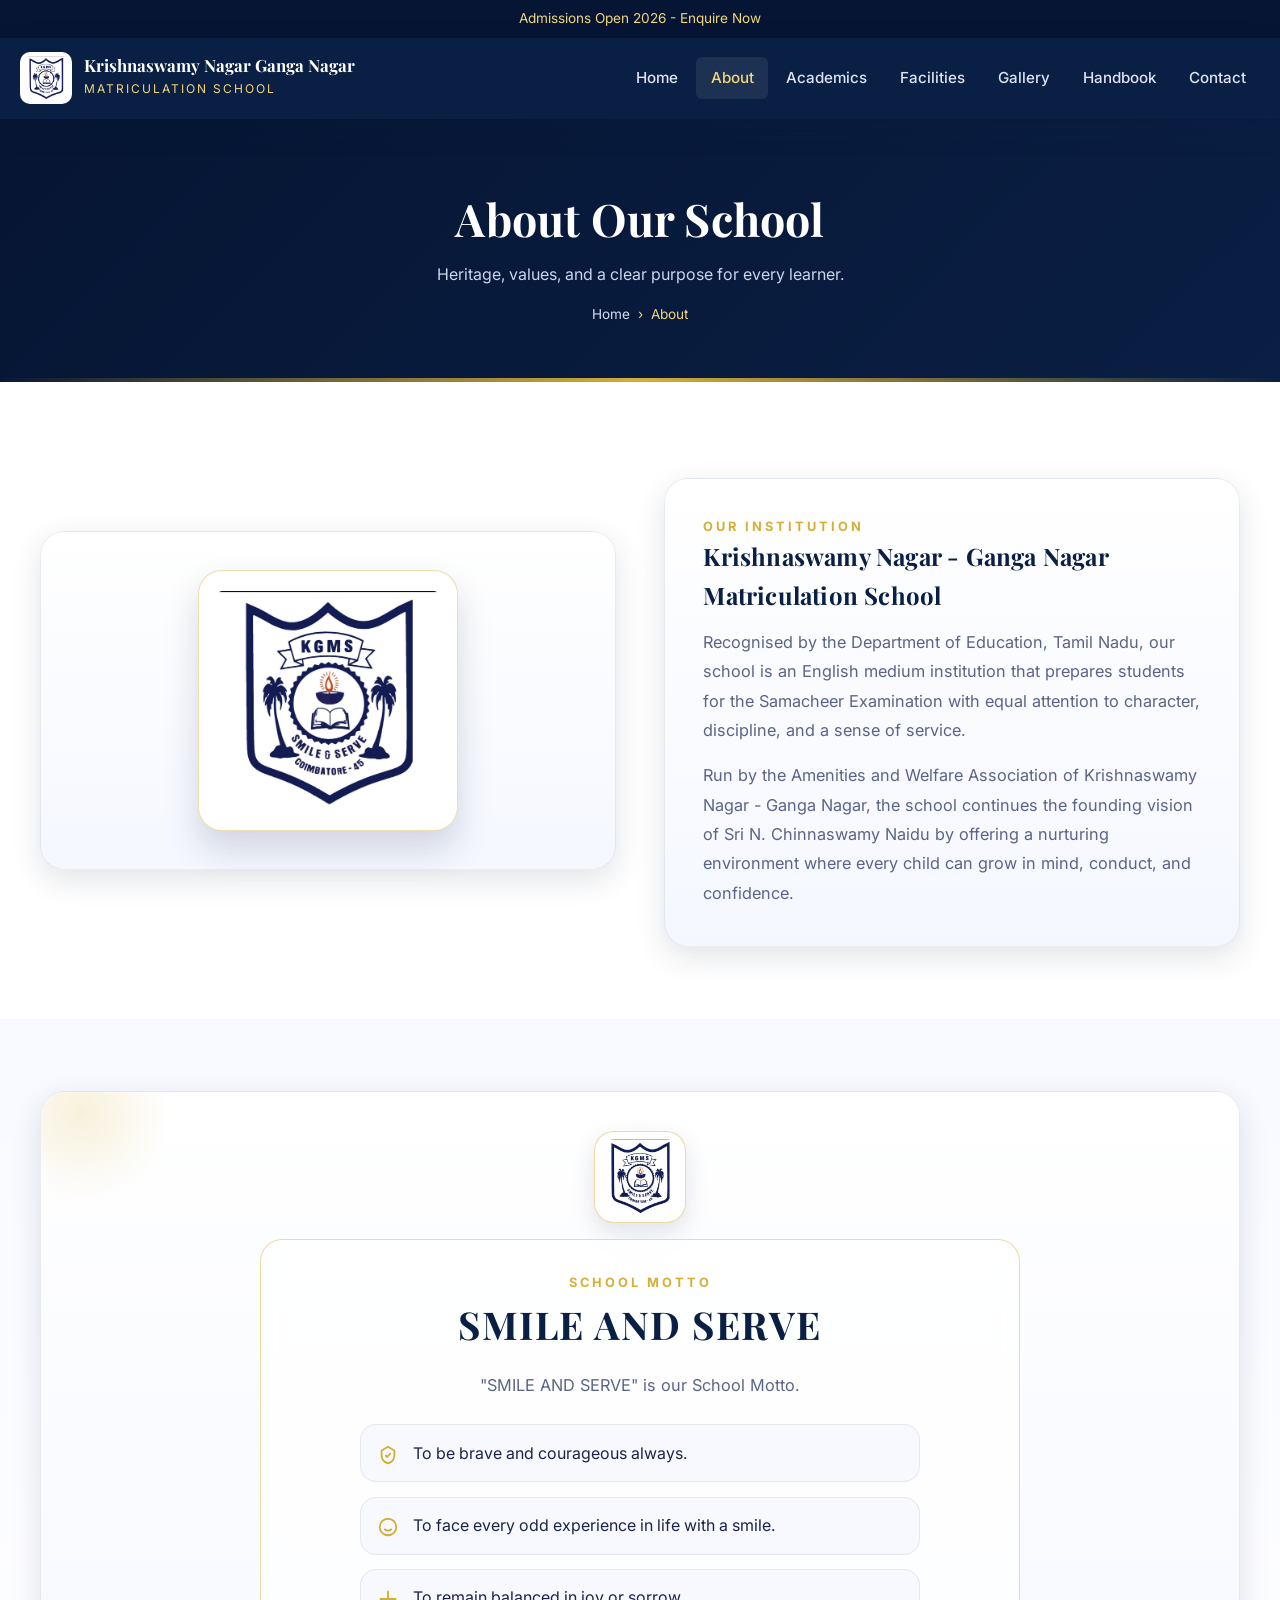
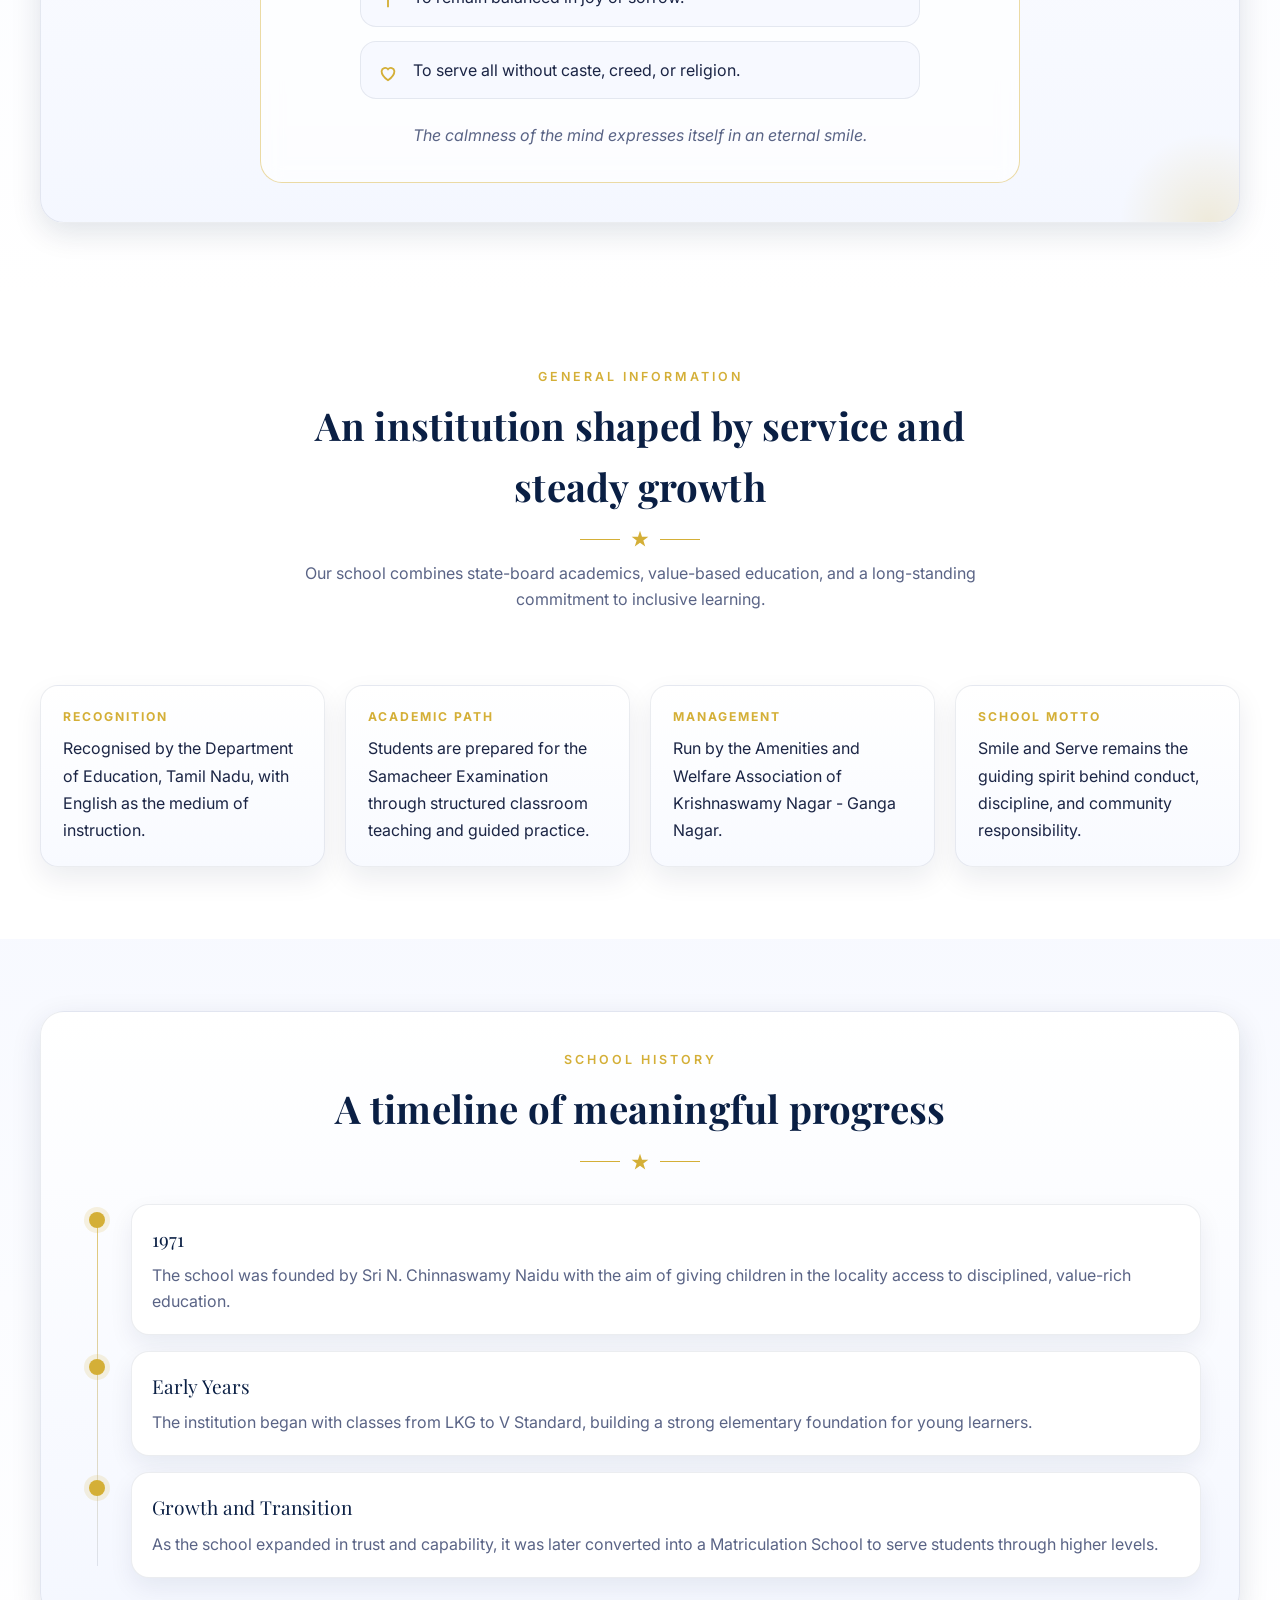
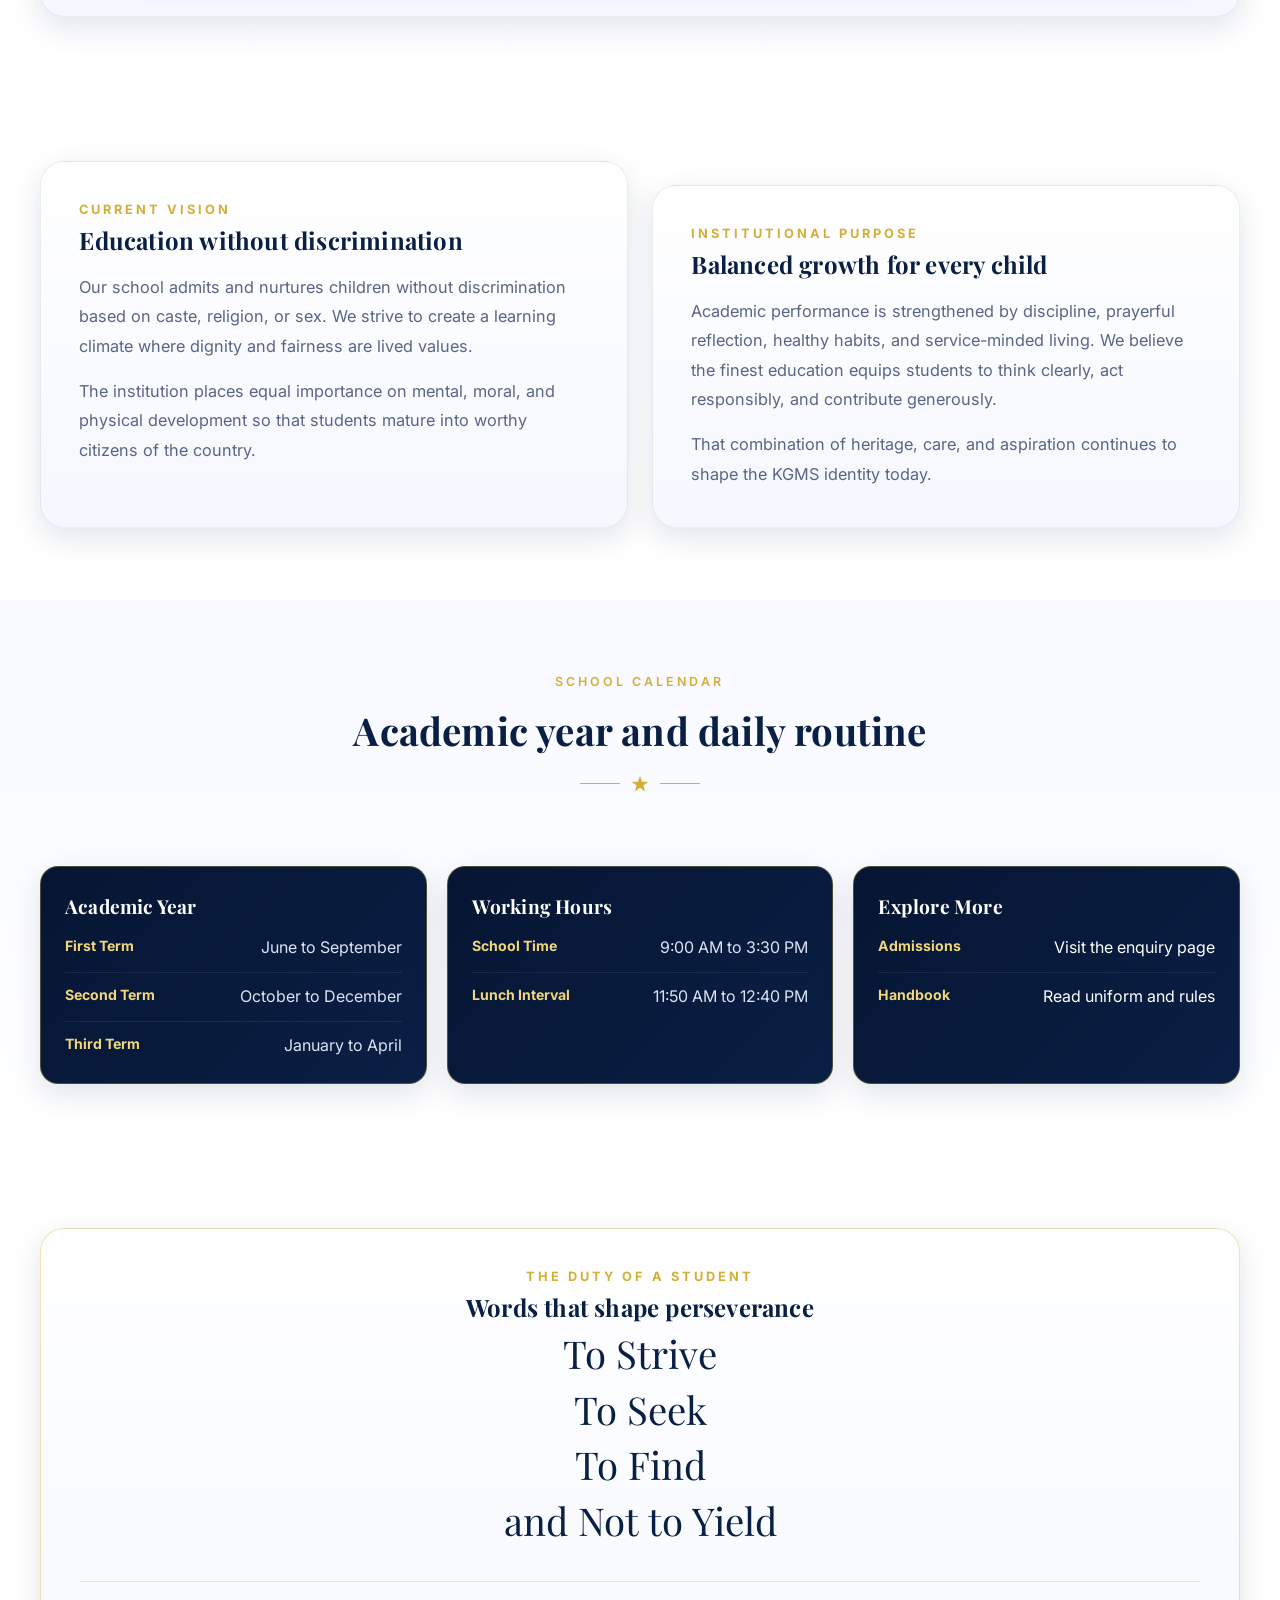
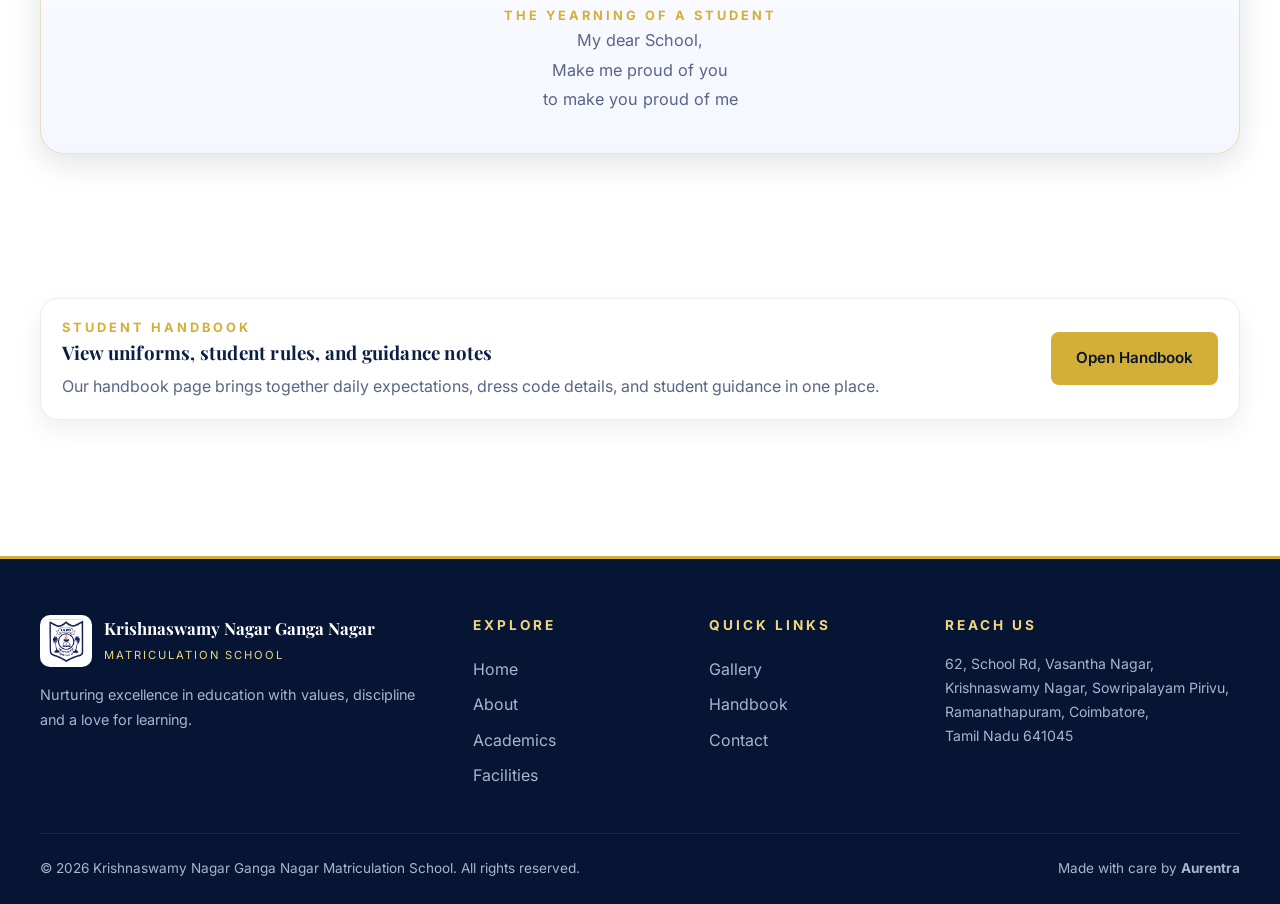
==== commit 782fd501: "fix: remove duplicated Reach Us footer columns breaking grid layout" ====
--- a/about.html
+++ b/about.html
@@ -317,12 +317,6 @@
           Pirivu,<br>Ramanathapuram, Coimbatore,<br>Tamil Nadu 641045</p>
       </div>
     </div>
-    <div>
-      <h4>Reach Us</h4>
-      <p style="font-size:.88rem;line-height:1.7">62, School Rd, Vasantha Nagar,<br>Krishnaswamy Nagar, Sowripalayam
-        Pirivu,<br>Ramanathapuram, Coimbatore,<br>Tamil Nadu 641045</p>
-    </div>
-    </div>
     <div class="copy"><span>&copy; <span id="y"></span> Krishnaswamy Nagar Ganga Nagar Matriculation School. All rights
         reserved.</span>
       <span>Made with care by <a href="https://aurentratechnologies.vercel.app/"><strong>Aurentra</strong></a></span>
--- a/styles.css
+++ b/styles.css
@@ -2263,4 +2263,88 @@
 
     text-transform: uppercase;
   }
+}
+
+/* CUSTOM TOAST NOTIFICATION */
+.custom-toast {
+  position: fixed;
+  bottom: 30px;
+  left: 50%;
+  transform: translate(-50%, 100px);
+  background: rgba(6, 21, 51, 0.95);
+  backdrop-filter: blur(15px);
+  border: 1px solid rgba(212, 175, 55, 0.3);
+  border-radius: 16px;
+  padding: 1rem 1.5rem 1rem 1rem;
+  display: flex;
+  align-items: center;
+  gap: 1rem;
+  box-shadow: 0 20px 40px rgba(0, 0, 0, 0.3), 0 0 0 1px rgba(255, 255, 255, 0.05);
+  z-index: 10000;
+  opacity: 0;
+  visibility: hidden;
+  transition: all 0.5s cubic-bezier(0.175, 0.885, 0.32, 1.275);
+}
+
+.custom-toast.show {
+  transform: translate(-50%, 0);
+  opacity: 1;
+  visibility: visible;
+}
+
+.custom-toast .toast-icon {
+  width: 40px;
+  height: 40px;
+  border-radius: 12px;
+  display: flex;
+  align-items: center;
+  justify-content: center;
+  flex-shrink: 0;
+}
+
+.custom-toast.toast-success .toast-icon {
+  background: rgba(46, 204, 113, 0.15);
+  color: #2ecc71;
+}
+
+.custom-toast.toast-error .toast-icon {
+  background: rgba(231, 76, 60, 0.15);
+  color: #e74c3c;
+}
+
+.custom-toast .toast-icon svg {
+  width: 20px;
+  height: 20px;
+}
+
+.custom-toast .toast-content {
+  flex-grow: 1;
+}
+
+.custom-toast .toast-content h4 {
+  color: #fff;
+  font-family: 'Inter', sans-serif;
+  font-size: 1rem;
+  margin-bottom: 0.2rem;
+}
+
+.custom-toast .toast-content p {
+  color: #cdd5ec;
+  font-size: 0.9rem;
+  margin: 0;
+}
+
+.custom-toast .toast-close {
+  background: none;
+  border: none;
+  color: rgba(255, 255, 255, 0.5);
+  font-size: 1.5rem;
+  cursor: pointer;
+  padding: 0;
+  line-height: 1;
+  transition: 0.2s;
+}
+
+.custom-toast .toast-close:hover {
+  color: #fff;
 }
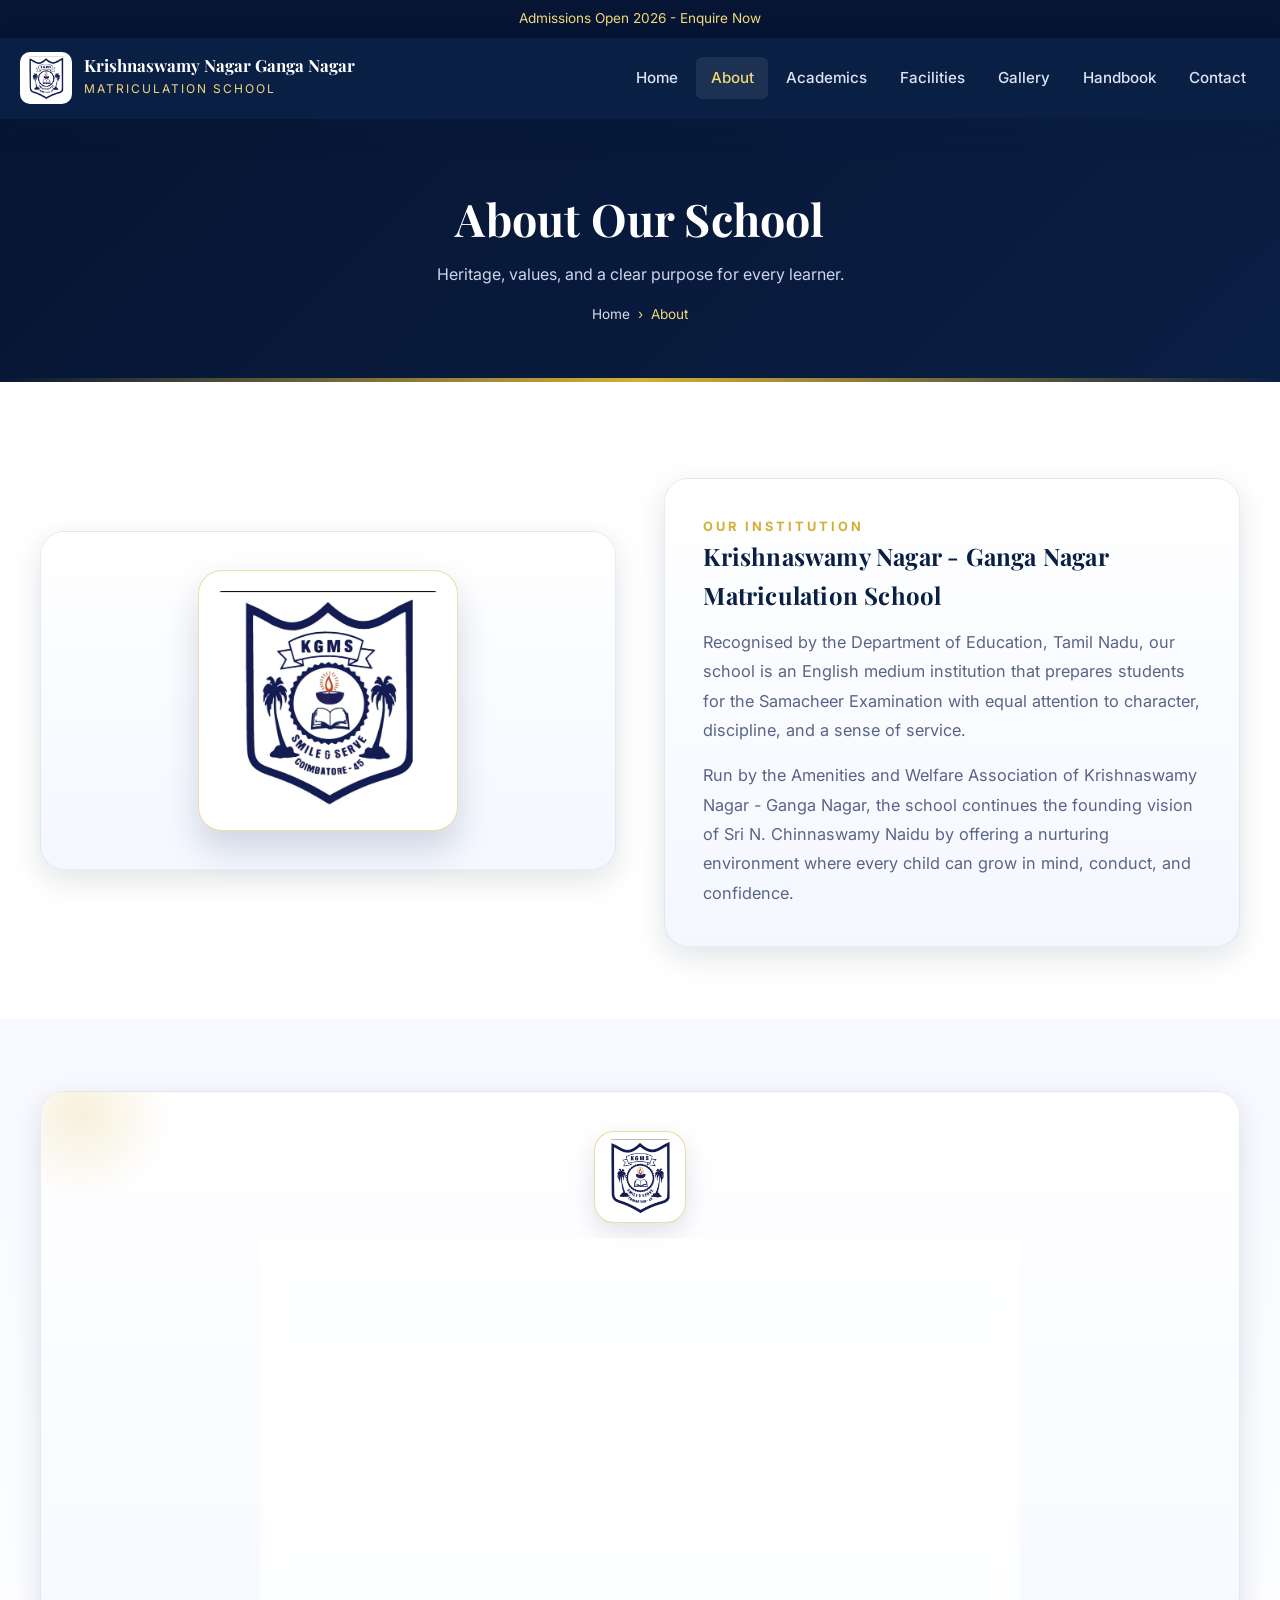
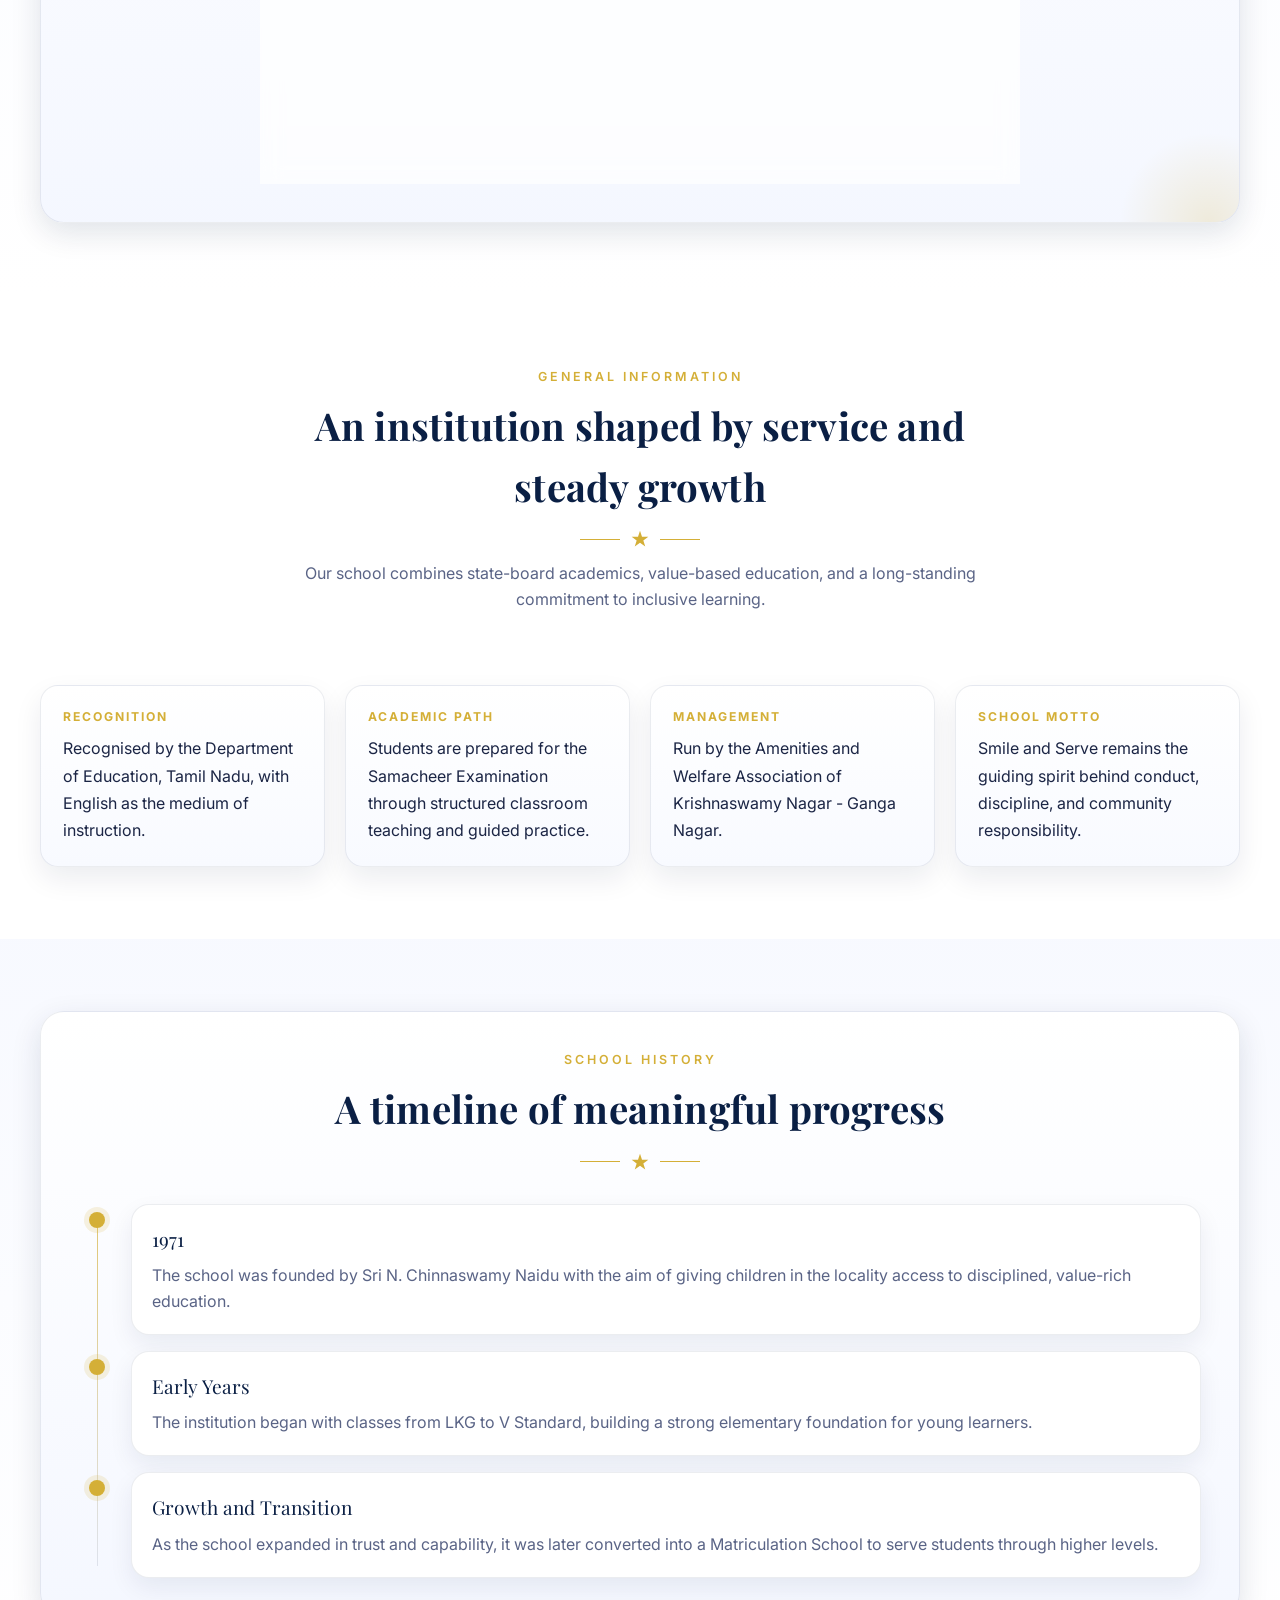
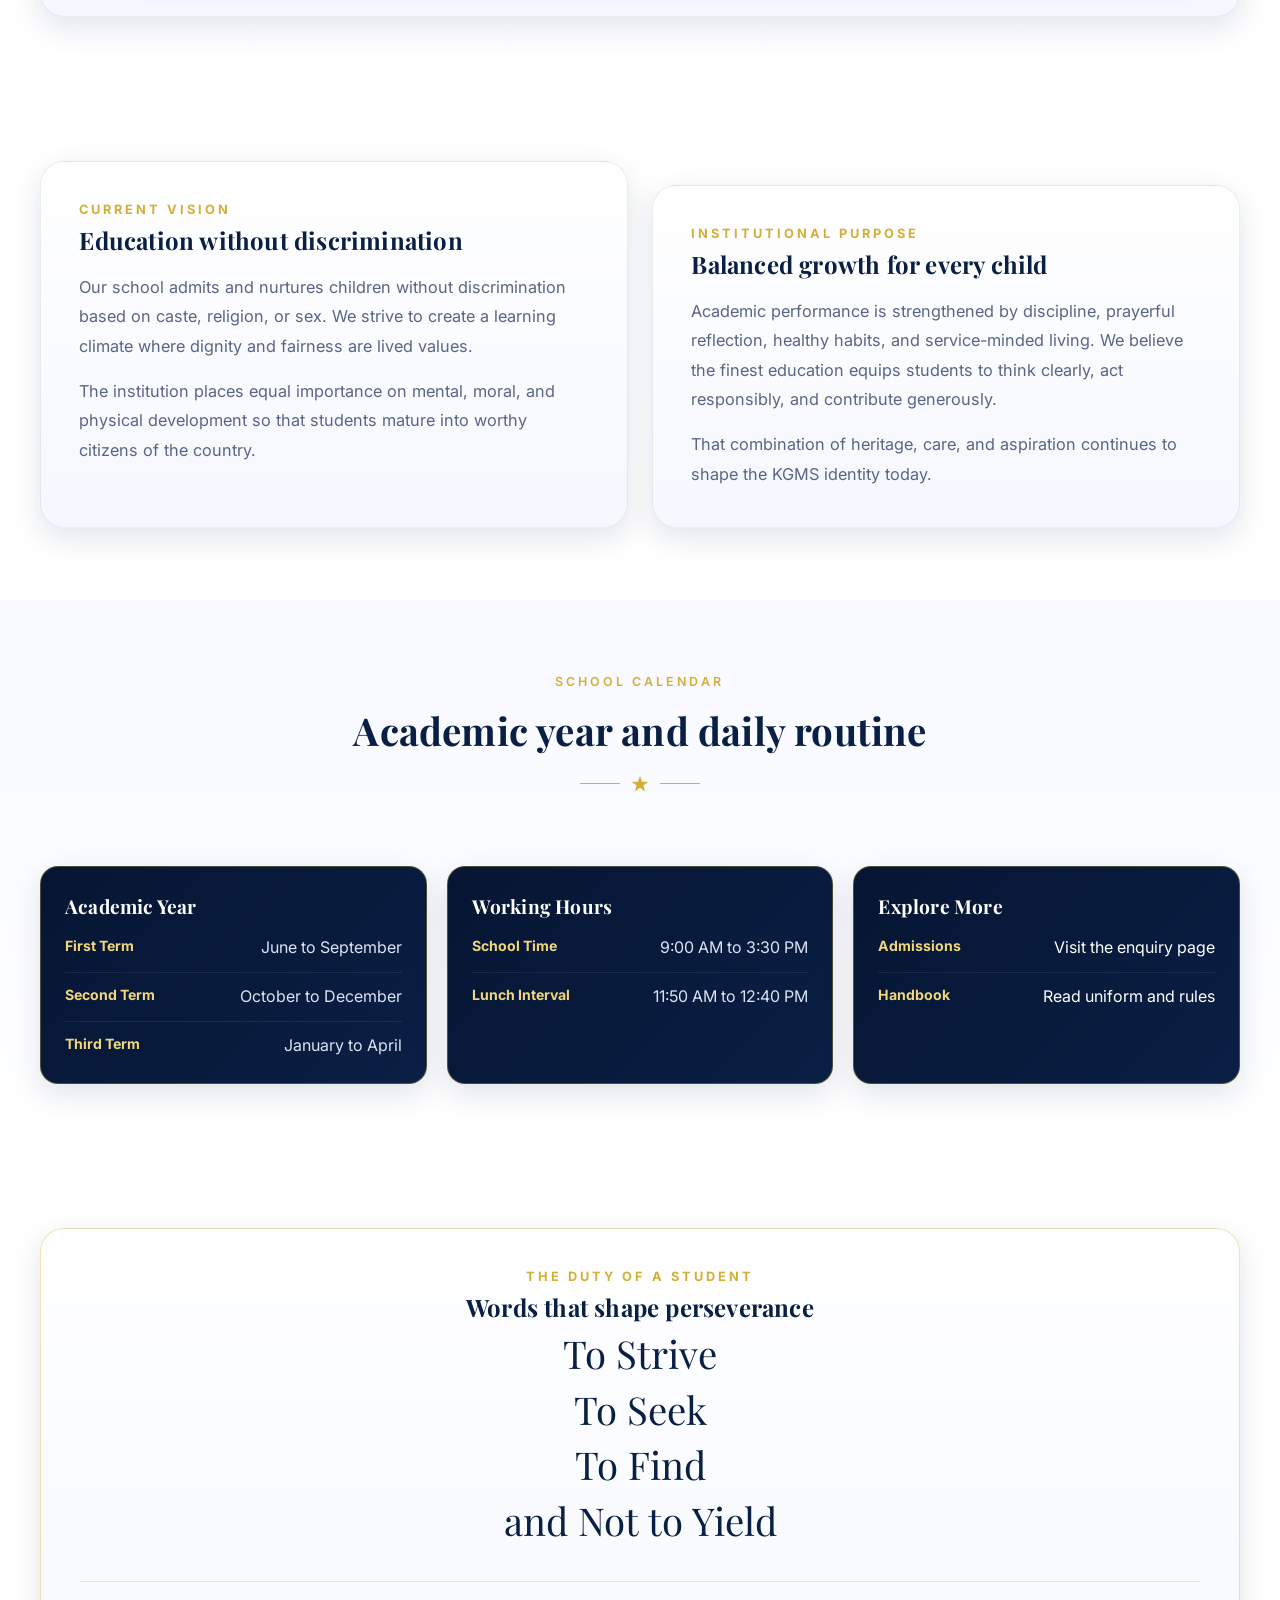
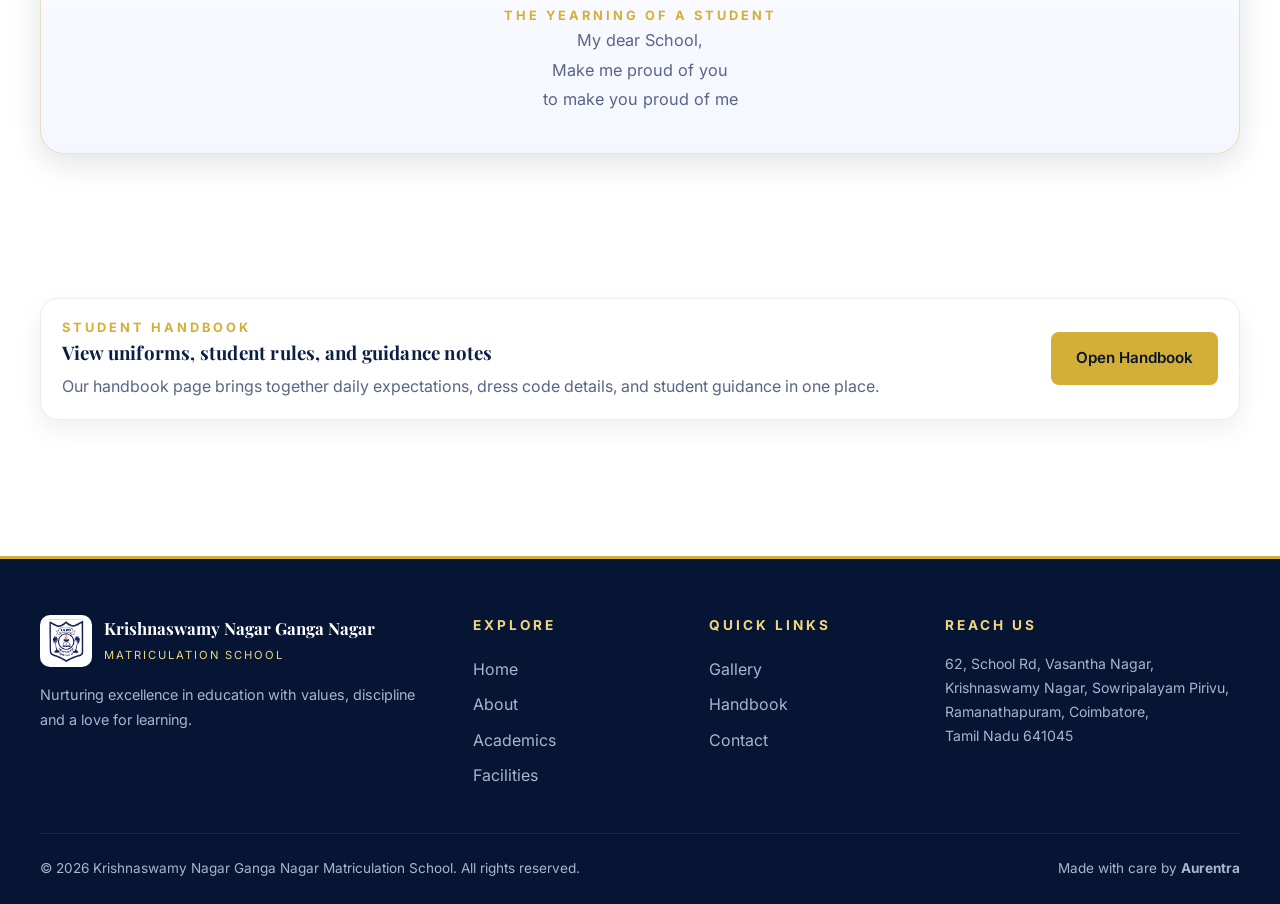
==== commit faaec7da: "loader added" ====
--- a/about.html
+++ b/about.html
@@ -1,4 +1,4 @@
-<!DOCTYPE html>
+﻿<!DOCTYPE html>
 <html lang="en">
 
 <head>
@@ -13,9 +13,13 @@
     href="https://fonts.googleapis.com/css2?family=Inter:wght@400;500;600;700&family=Playfair+Display:wght@600;700;800&display=swap"
     rel="stylesheet">
   <link rel="stylesheet" href="styles.css" />
+  <link rel="icon" type="image/jpeg" href="KGMS/kgms-logo.jpeg">
 </head>
 
 <body>
+  <div id="page-loader">
+  <div class="loader"></div>
+</div>
   <div class="scroll-progress"></div>
   <div class="topbar">
     <a href="contact.html">Admissions Open 2026 - Enquire Now</a>
@@ -23,7 +27,7 @@
   <header class="nav">
     <div class="nav-inner">
       <a class="brand" href="index.html">
-        <img src="KGMS/KGMS Logo.jpeg" alt="KGMS Logo" class="footer-logo">
+        <img src="KGMS/kgms-logo.jpeg" alt="KGMS Logo" class="footer-logo">
         <span class="brand-text"><strong>Krishnaswamy Nagar Ganga Nagar</strong><span>Matriculation School</span></span>
       </a>
       <button class="menu-toggle" aria-label="Open menu">
@@ -40,7 +44,7 @@
         <a href="academics.html">Academics</a>
         <a href="facilities.html">Facilities</a>
         <a href="gallery.html">Gallery</a>
-        <a href="events.html">Handbook</a>
+        <a href="handbook.html">Handbook</a>
         <a href="contact.html">Contact</a>
       </nav>
     </div>
@@ -57,7 +61,7 @@
       <div class="container">
         <div class="split">
           <div class="section-shell" style="text-align:center">
-            <img src="KGMS/KGMS Logo.jpeg" alt="School emblem of Krishnaswamy Nagar Ganga Nagar Matriculation School"
+            <img src="KGMS/kgms-logo.jpeg" alt="School emblem of Krishnaswamy Nagar Ganga Nagar Matriculation School"
               class="crest-logo">
           </div>
           <div class="section-shell heritage-copy">
@@ -77,7 +81,7 @@
     <section class="section-tint reveal">
       <div class="container">
         <div class="section-shell motto-panel">
-          <img src="KGMS/KGMS Logo.jpeg" alt="KGMS School emblem" class="motto-emblem">
+          <img src="KGMS/kgms-logo.jpeg" alt="KGMS School emblem" class="motto-emblem">
           <div class="motto-frame">
             <div class="eyebrow-note">School Motto</div>
             <h2 class="motto-statement">SMILE AND SERVE</h2>
@@ -242,7 +246,7 @@
             <ul class="schedule-list">
               <li><strong>Admissions</strong><span><a href="contact.html" style="color:#fff">Visit the enquiry
                     page</a></span></li>
-              <li><strong>Handbook</strong><span><a href="events.html" style="color:#fff">Read uniform and
+              <li><strong>Handbook</strong><span><a href="handbook.html" style="color:#fff">Read uniform and
                     rules</a></span></li>
             </ul>
           </article>
@@ -271,7 +275,7 @@
 
     <section class="reveal">
       <div class="container">
-        <a class="link-card" href="events.html">
+        <a class="link-card" href="handbook.html">
           <div>
             <div class="eyebrow-note">Student Handbook</div>
             <h3>View uniforms, student rules, and guidance notes</h3>
@@ -288,7 +292,7 @@
     <div class="foot-grid">
       <div>
         <div class="foot-brand">
-          <img src="KGMS/KGMS Logo.jpeg" alt="KGMS Logo" class="footer-logo">
+          <img src="KGMS/kgms-logo.jpeg" alt="KGMS Logo" class="footer-logo">
           <div><strong>Krishnaswamy Nagar Ganga Nagar</strong><span>Matriculation School</span></div>
         </div>
         <p style="font-size:.9rem;line-height:1.7">Nurturing excellence in education with values, discipline and a love
@@ -307,7 +311,7 @@
         <h4>Quick Links</h4>
         <ul>
           <li><a href="gallery.html">Gallery</a></li>
-          <li><a href="events.html">Handbook</a></li>
+          <li><a href="handbook.html">Handbook</a></li>
           <li><a href="contact.html">Contact</a></li>
         </ul>
       </div>
--- a/styles.css
+++ b/styles.css
@@ -1,4 +1,4 @@
-/* Krishnaswamy Nagar Ganga Nagar Matriculation School */
+﻿/* Krishnaswamy Nagar Ganga Nagar Matriculation School */
 :root {
   --navy: #0a1f44;
   --navy-deep: #061533;
@@ -291,11 +291,11 @@
   background-position: center center;
   background-repeat: no-repeat;
 
-  animation: heroSlider 16s infinite ease-in-out;
+  animation: heroSlider 16s infinite ease-in-out, heroZoom 20s infinite alternate ease-in-out;
 
   z-index: 0;
 
-  transform: scale(1.02);
+  transform: scale(1.05);
 }
 
 .hero::after {
@@ -774,13 +774,21 @@
   background: linear-gradient(135deg, var(--navy), var(--navy-soft));
   border: 1px solid #e8ecf6;
   box-shadow: 0 10px 24px rgba(10, 31, 68, .08);
-  transition: transform .3s, border-color .3s, box-shadow .3s;
-}
-
-.gallery-grid .tile:hover {
-  transform: translateY(-4px);
+  opacity: 0;
+  transform: translateY(40px);
+  transition: opacity 0.7s cubic-bezier(0.22, 1, 0.36, 1), transform 0.7s cubic-bezier(0.22, 1, 0.36, 1), border-color 0.3s, box-shadow 0.3s;
+}
+
+.gallery-grid .tile.visible {
+  opacity: 1;
+  transform: translateY(0);
+}
+
+.gallery-grid .tile.visible:hover {
+  transform: translateY(-6px) scale(1.02);
   border-color: var(--gold);
-  box-shadow: var(--shadow)
+  box-shadow: 0 20px 40px rgba(10, 31, 68, 0.15);
+  z-index: 2;
 }
 
 .gallery-grid .tile img {
@@ -1839,6 +1847,32 @@
   padding: .3rem 0
 }
 
+footer ul li a {
+  position: relative;
+  display: inline-block;
+  transition: color 0.3s ease;
+}
+
+footer ul li a::after {
+  content: '';
+  position: absolute;
+  width: 0;
+  height: 1.5px;
+  bottom: 0px;
+  left: 50%;
+  background-color: var(--gold-light);
+  transition: width 0.3s ease, left 0.3s ease;
+}
+
+footer ul li a:hover {
+  color: var(--white);
+}
+
+footer ul li a:hover::after {
+  width: 100%;
+  left: 0;
+}
+
 footer a:hover {
   color: var(--gold-light)
 }
@@ -2018,7 +2052,7 @@
     background-image:
       linear-gradient(rgba(6, 21, 51, .58),
         rgba(10, 31, 68, .64)),
-      url("KGMS/Class interior from back.png");
+      url("KGMS/class-interior-from-back.png");
   }
 
   40%,
@@ -2026,7 +2060,7 @@
     background-image:
       linear-gradient(rgba(6, 21, 51, .58),
         rgba(10, 31, 68, .64)),
-      url("KGMS/Computer Lab.png");
+      url("KGMS/computer-lab.png");
   }
 
   60%,
@@ -2034,7 +2068,7 @@
     background-image:
       linear-gradient(rgba(6, 21, 51, .58),
         rgba(10, 31, 68, .64)),
-      url("KGMS/School Ground.png");
+      url("KGMS/school-ground.png");
   }
 
   80%,
@@ -2043,6 +2077,16 @@
       linear-gradient(rgba(6, 21, 51, .58),
         rgba(10, 31, 68, .64)),
       url("KGMS/Yoga.png");
+  }
+}
+
+@keyframes heroZoom {
+  0% {
+    transform: scale(1.05);
+  }
+
+  100% {
+    transform: scale(1.18);
   }
 }
 
@@ -2347,4 +2391,13 @@
 
 .custom-toast .toast-close:hover {
   color: #fff;
+}
+#page-loader {
+  position: fixed;
+  inset: 0;
+  background: #081325;
+  display: flex;
+  justify-content: center;
+  align-items: center;
+  z-index: 99999;
 }
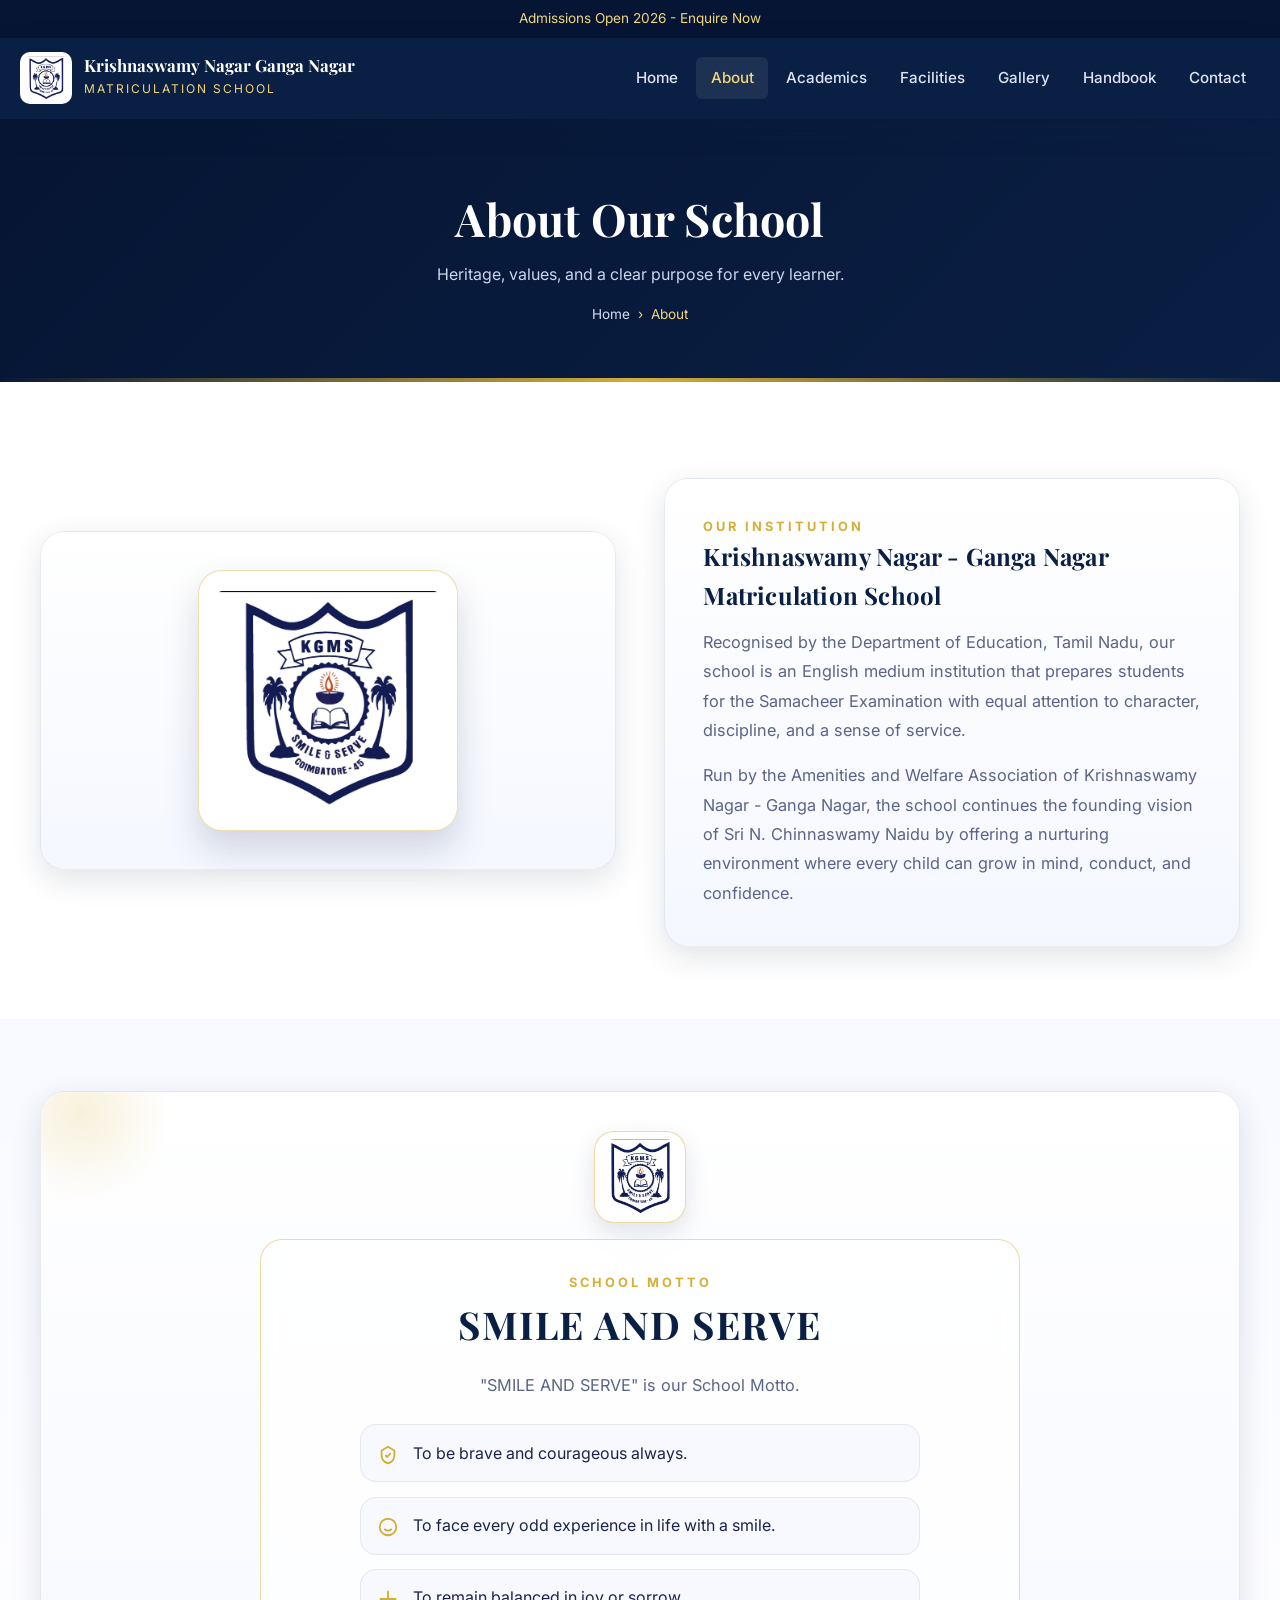
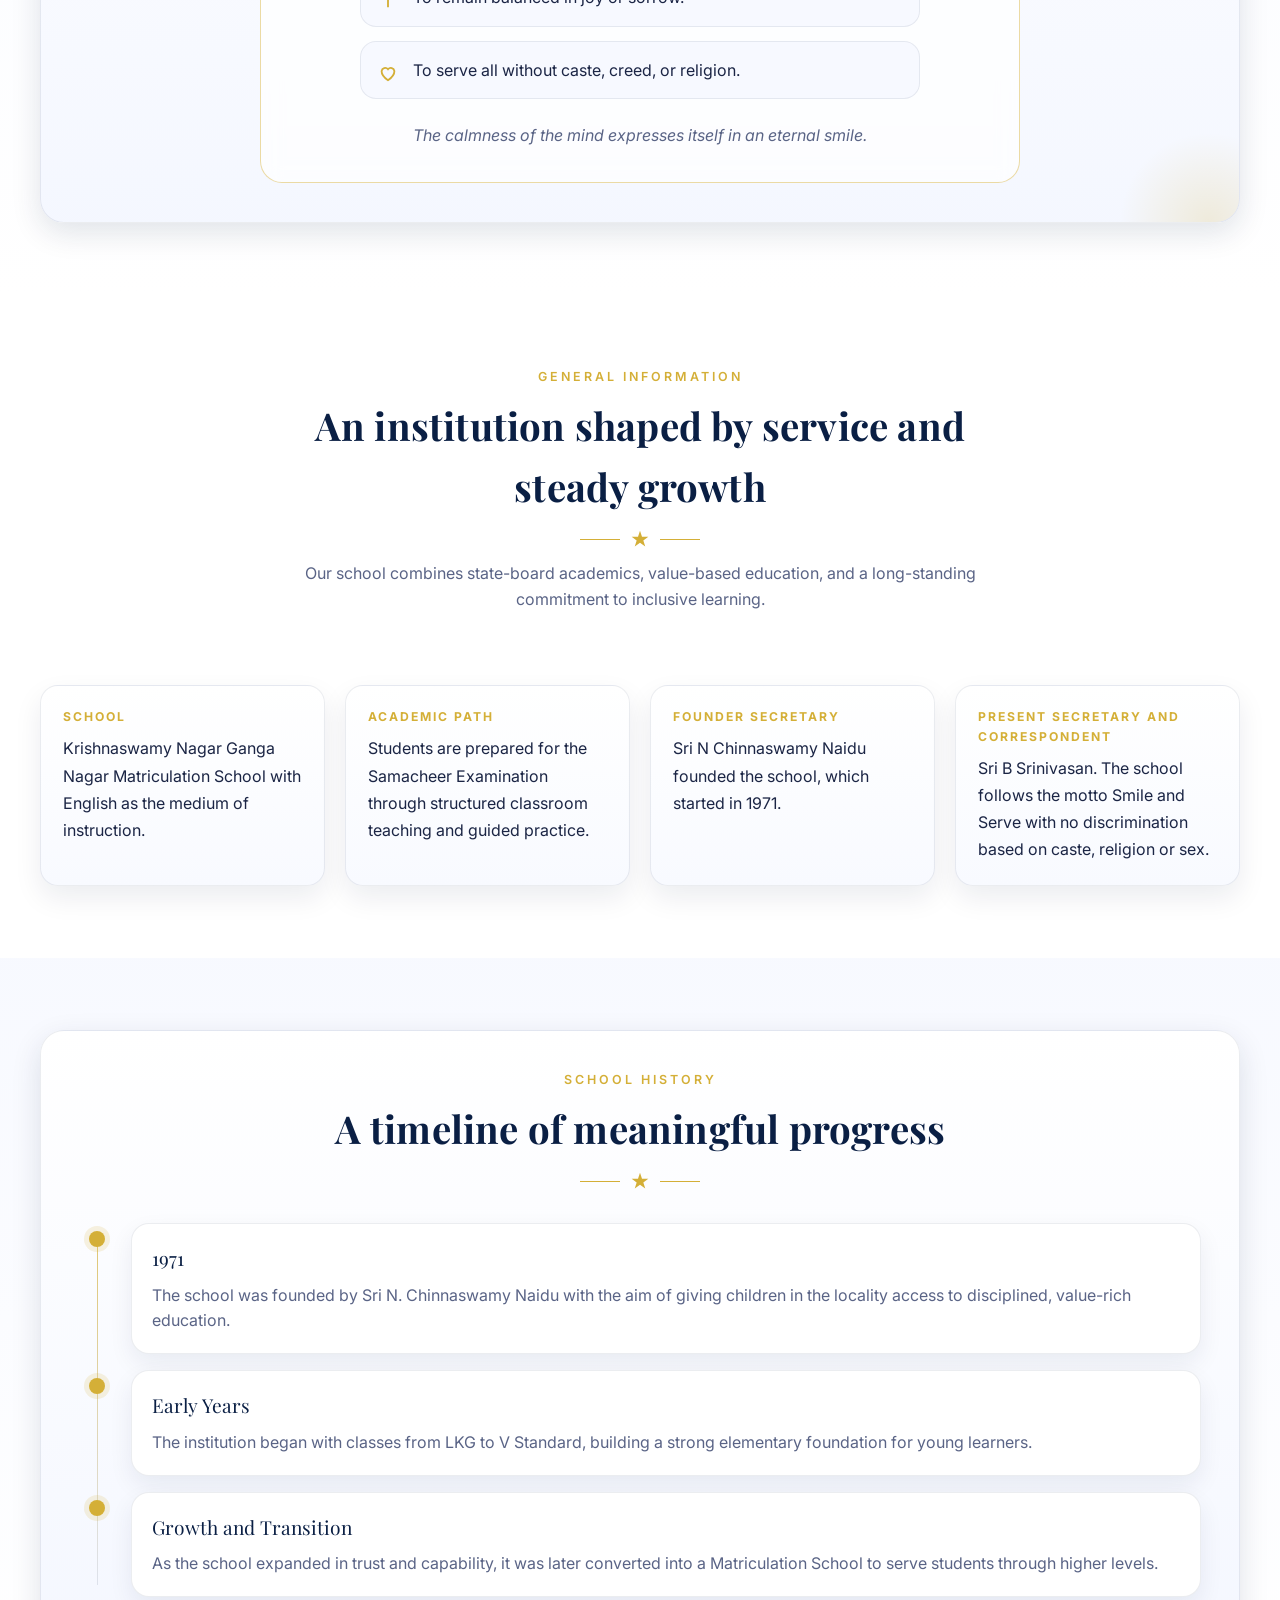
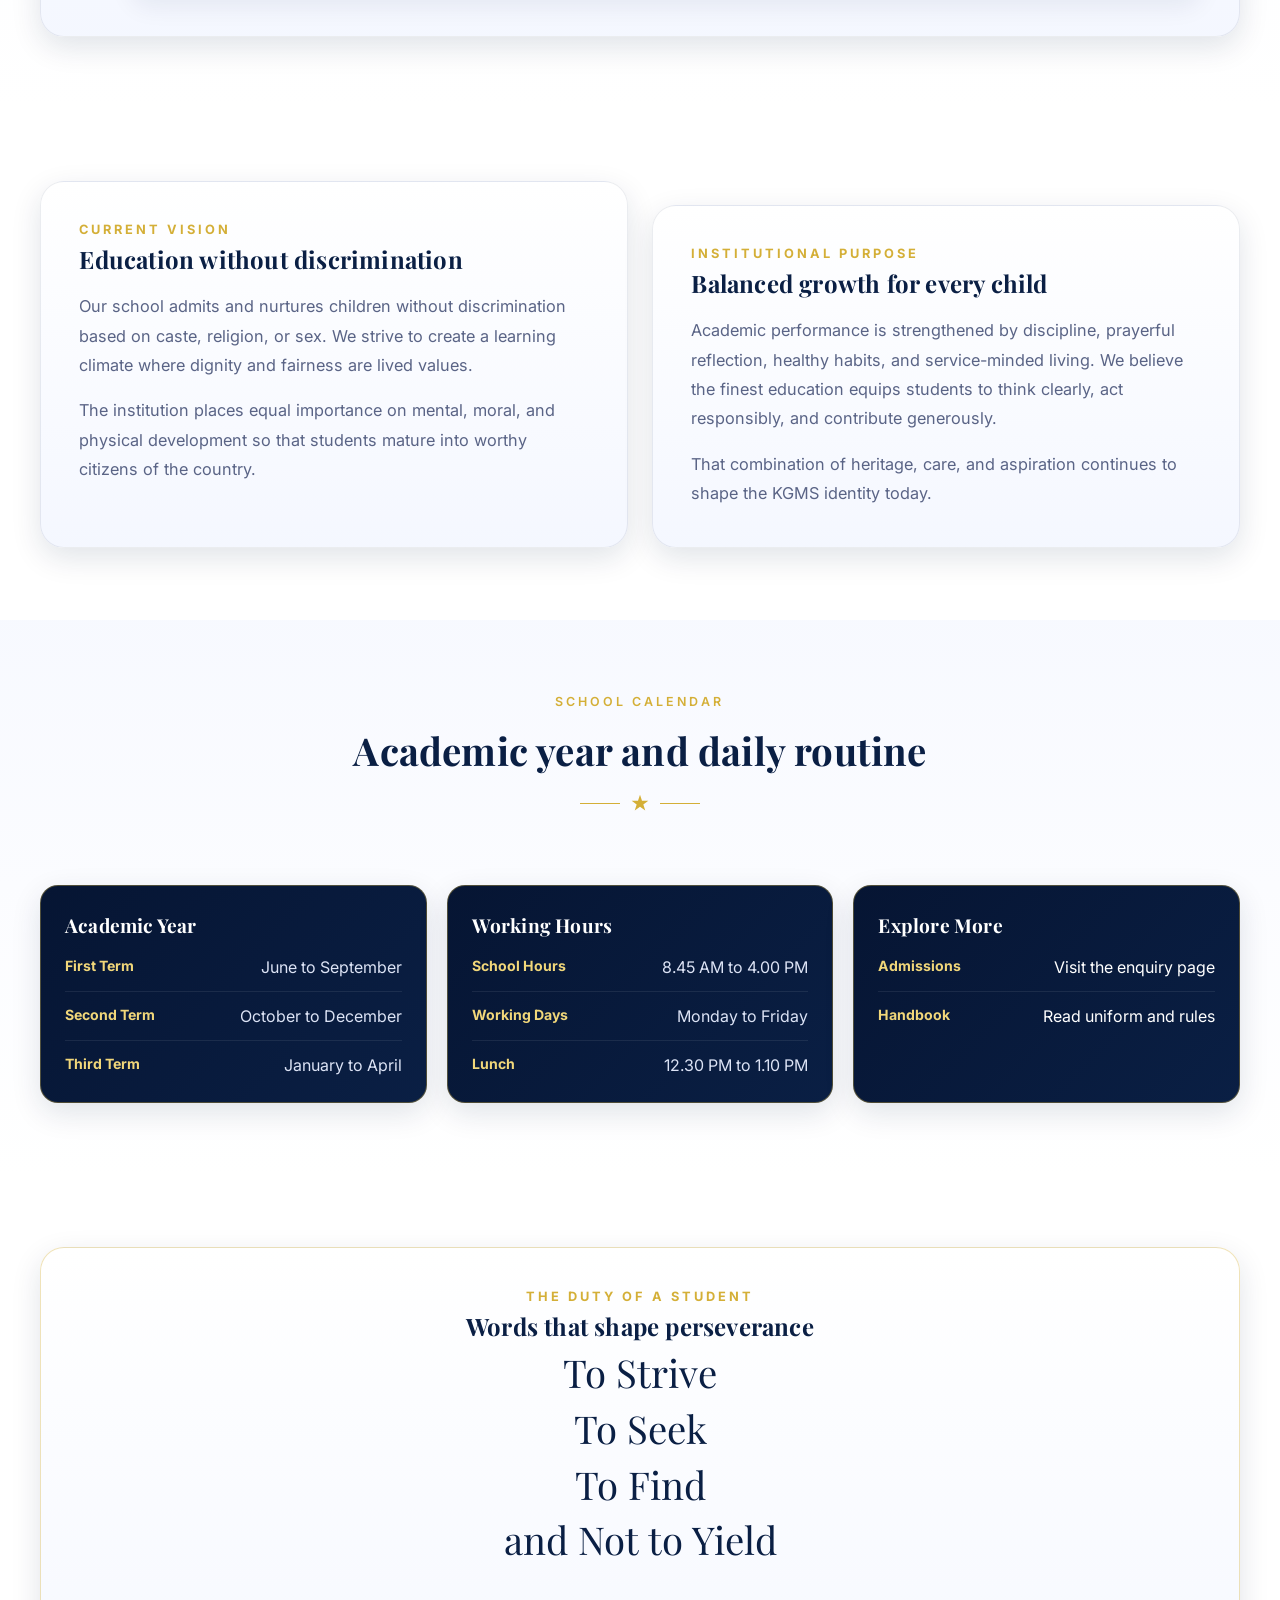
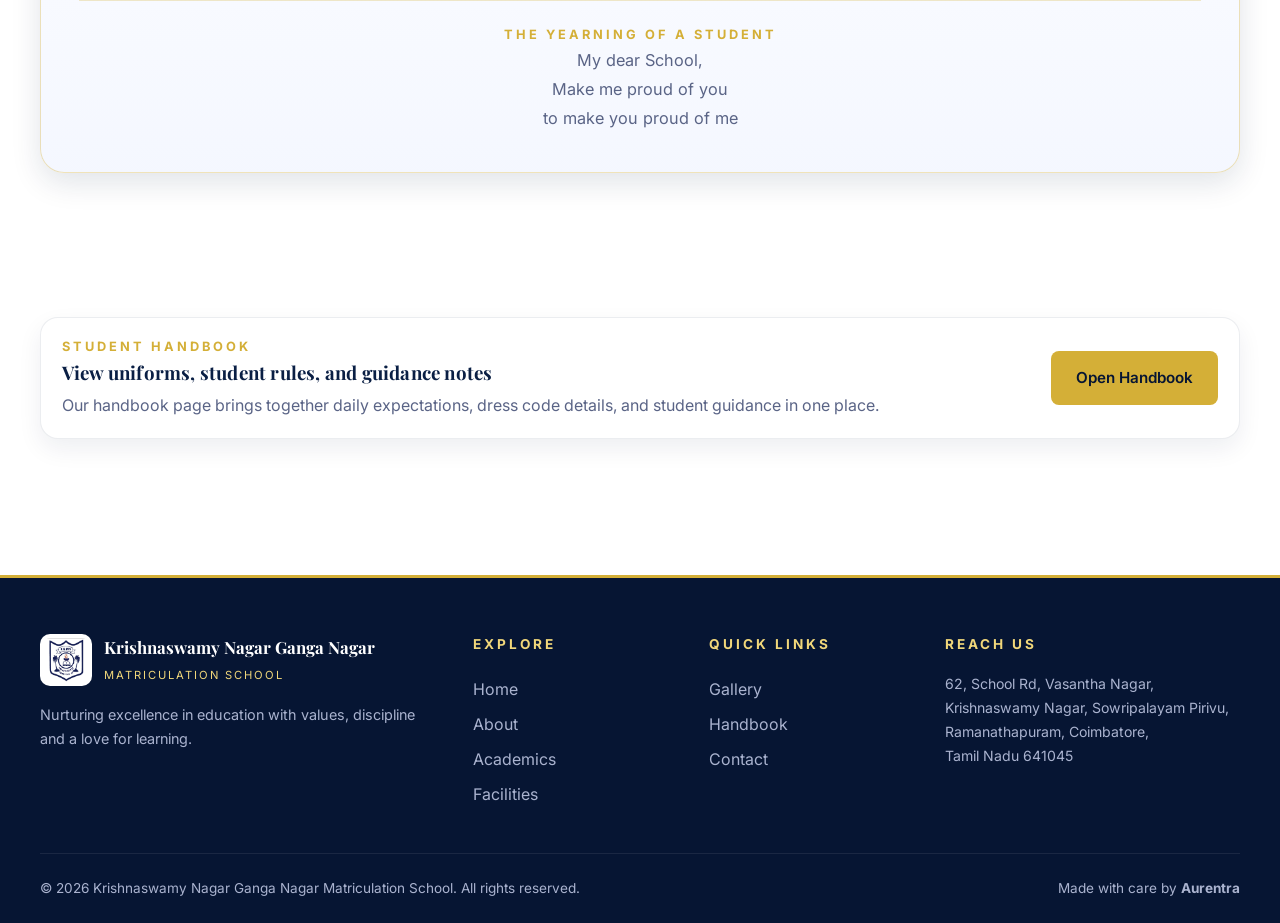
==== commit f2840d2c: "feat: synchronize handbook information and academic schedule" ====
--- a/about.html
+++ b/about.html
@@ -17,9 +17,6 @@
 </head>
 
 <body>
-  <div id="page-loader">
-  <div class="loader"></div>
-</div>
   <div class="scroll-progress"></div>
   <div class="topbar">
     <a href="contact.html">Admissions Open 2026 - Enquire Now</a>
@@ -134,8 +131,8 @@
 
         <div class="info-grid">
           <article class="fact-card">
-            <strong>Recognition</strong>
-            <p>Recognised by the Department of Education, Tamil Nadu, with English as the medium of instruction.</p>
+            <strong>School</strong>
+            <p>Krishnaswamy Nagar Ganga Nagar Matriculation School with English as the medium of instruction.</p>
           </article>
           <article class="fact-card">
             <strong>Academic Path</strong>
@@ -143,12 +140,13 @@
               practice.</p>
           </article>
           <article class="fact-card">
-            <strong>Management</strong>
-            <p>Run by the Amenities and Welfare Association of Krishnaswamy Nagar - Ganga Nagar.</p>
+            <strong>Founder Secretary</strong>
+            <p>Sri N Chinnaswamy Naidu founded the school, which started in 1971.</p>
           </article>
           <article class="fact-card">
-            <strong>School Motto</strong>
-            <p>Smile and Serve remains the guiding spirit behind conduct, discipline, and community responsibility.</p>
+            <strong>Present Secretary and Correspondent</strong>
+            <p>Sri B Srinivasan. The school follows the motto Smile and Serve with no discrimination based on caste,
+              religion or sex.</p>
           </article>
         </div>
       </div>
@@ -237,8 +235,9 @@
           <article class="schedule-card">
             <h3>Working Hours</h3>
             <ul class="schedule-list">
-              <li><strong>School Time</strong><span>9:00 AM to 3:30 PM</span></li>
-              <li><strong>Lunch Interval</strong><span>11:50 AM to 12:40 PM</span></li>
+              <li><strong>School Hours</strong><span>8.45 AM to 4.00 PM</span></li>
+              <li><strong>Working Days</strong><span>Monday to Friday</span></li>
+              <li><strong>Lunch</strong><span>12.30 PM to 1.10 PM</span></li>
             </ul>
           </article>
           <article class="schedule-card">
@@ -342,4 +341,4 @@
   <script src="script.js"></script>
 </body>
 
-</html>+</html>
